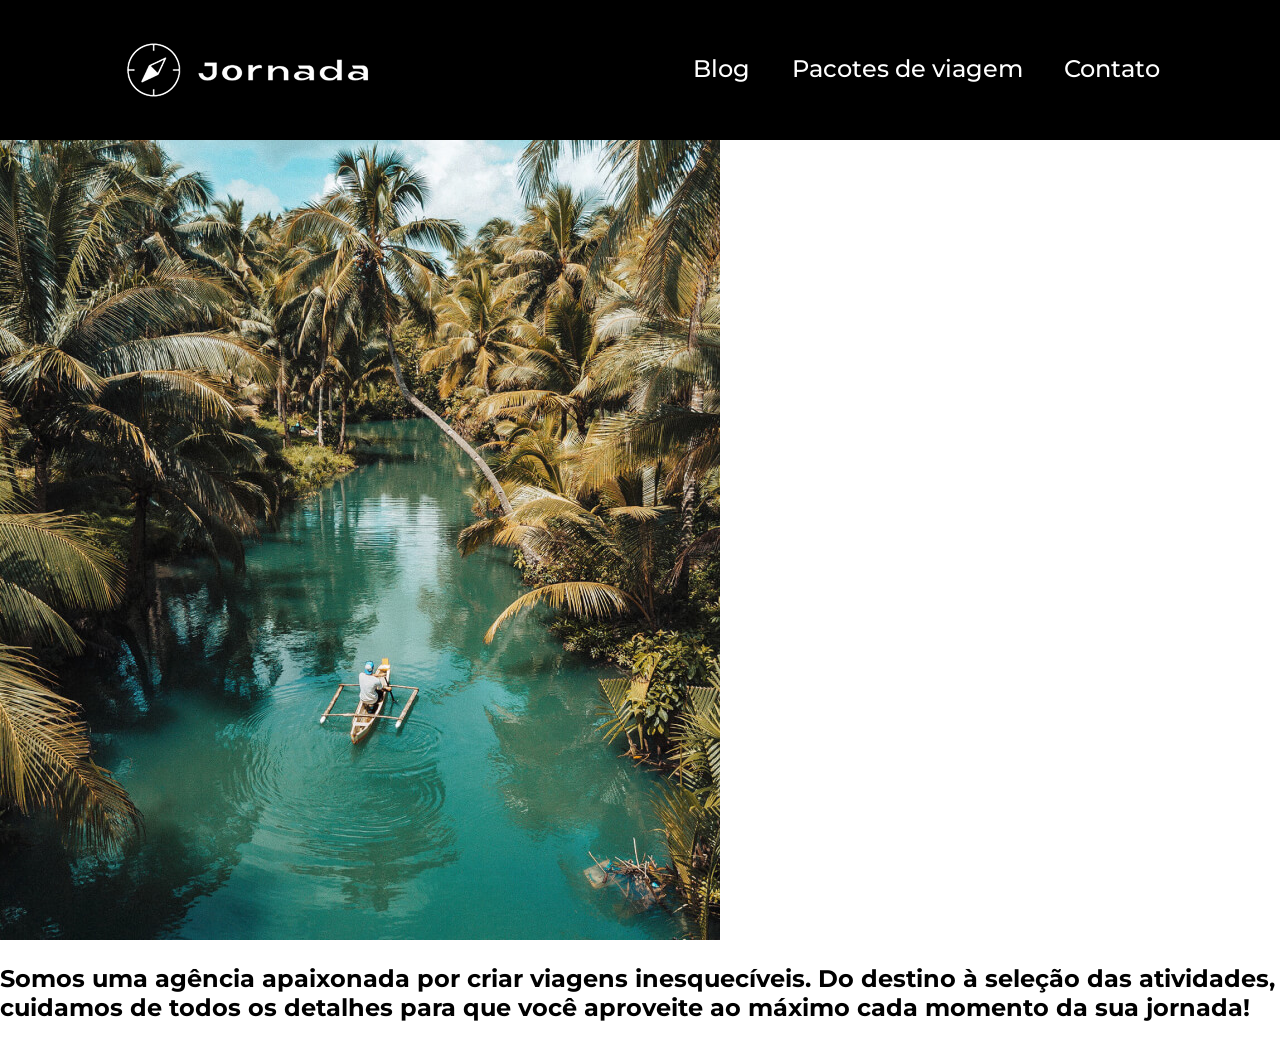
==== index.html @ 3e40dd44 "Inicia estrutura do hero" ====
<!doctype html>
<html lang="pt-BR">
  <head>
    <meta charset="UTF-8" />
    <meta name="viewport" content="width=device-width, initial-scale=1.0" />

    <link rel="stylesheet" href="./css/style.css" />

    <title>Jornada Viagens</title>
  </head>

  <body>
    <header>
      <a class="logo" href="index.html" title="voltar para a página inicial">
        <img
          class="img-mobile"
          src="img/bussola-jornada-branca.png"
          alt="Bussola do logo Jornada Viagens na cor branco"
        />

        <img
          class="img-desktop"
          src="img/bussola-texto-jornada-branco.png"
          alt="Logo Jornada Viagens na cor branco"
        />
      </a>

      <div class="navigation-menu">
        <label for="menu">
          <img src="img/menu.png" alt="menu" />
        </label>
        <input type="checkbox" id="menu" hidden />

        <nav>
          <ul class="list-links">
            <li>
              <a href="blog.html" target="_blank" title="Acessar Blog">Blog</a>
            </li>

            <li>
              <a
                href="pacotes.html"
                target="_blank"
                title="Acessar Pacotes de viagem"
                >Pacotes de viagem</a
              >
            </li>

            <li>
              <a href="contato.html" target="_blank" title="Acessar Contato"
                >Contato</a
              >
            </li>
          </ul>
        </nav>
      </div>
    </header>

    <section class="hero">
      <img src="img/hero.jpg" alt="" />

      <h2>Somos uma agência apaixonada por criar viagens inesquecíveis. Do destino à seleção das atividades, cuidamos de todos os detalhes para que você aproveite ao máximo cada momento da sua jornada!</h2>
    </section>
  </body>
</html>
---- css/style.css ----
@import url(global.css);
@import url(header.css);
@import url(hero.css);
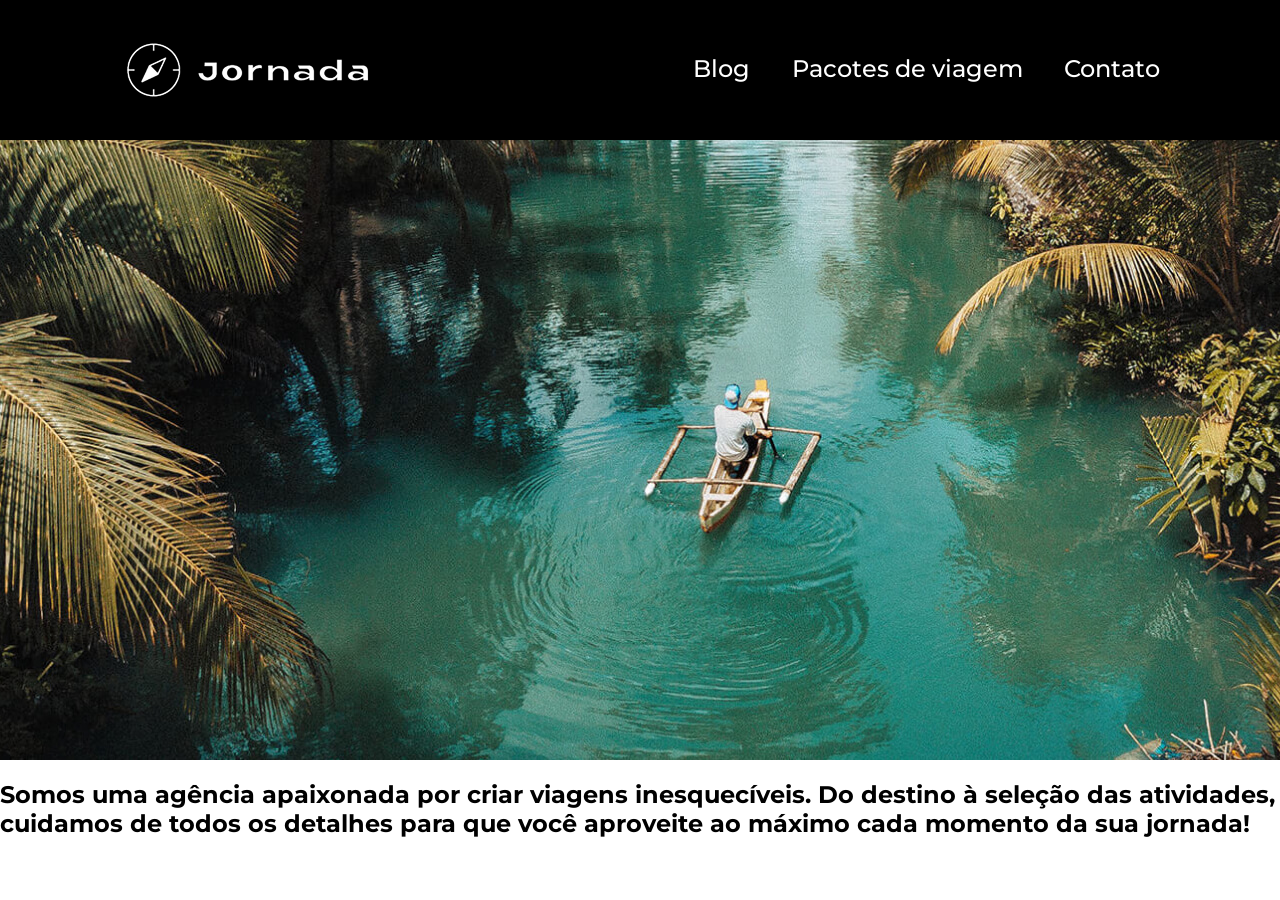
==== commit e3f3a5f2: "adiciona hero-tablet e desktop" ====
--- a/index.html
+++ b/index.html
@@ -57,7 +57,7 @@
     </header>
 
     <section class="hero">
-      <img src="img/hero.jpg" alt="" />
+      <div class="hero-img"></div>
 
       <h2>Somos uma agência apaixonada por criar viagens inesquecíveis. Do destino à seleção das atividades, cuidamos de todos os detalhes para que você aproveite ao máximo cada momento da sua jornada!</h2>
     </section>
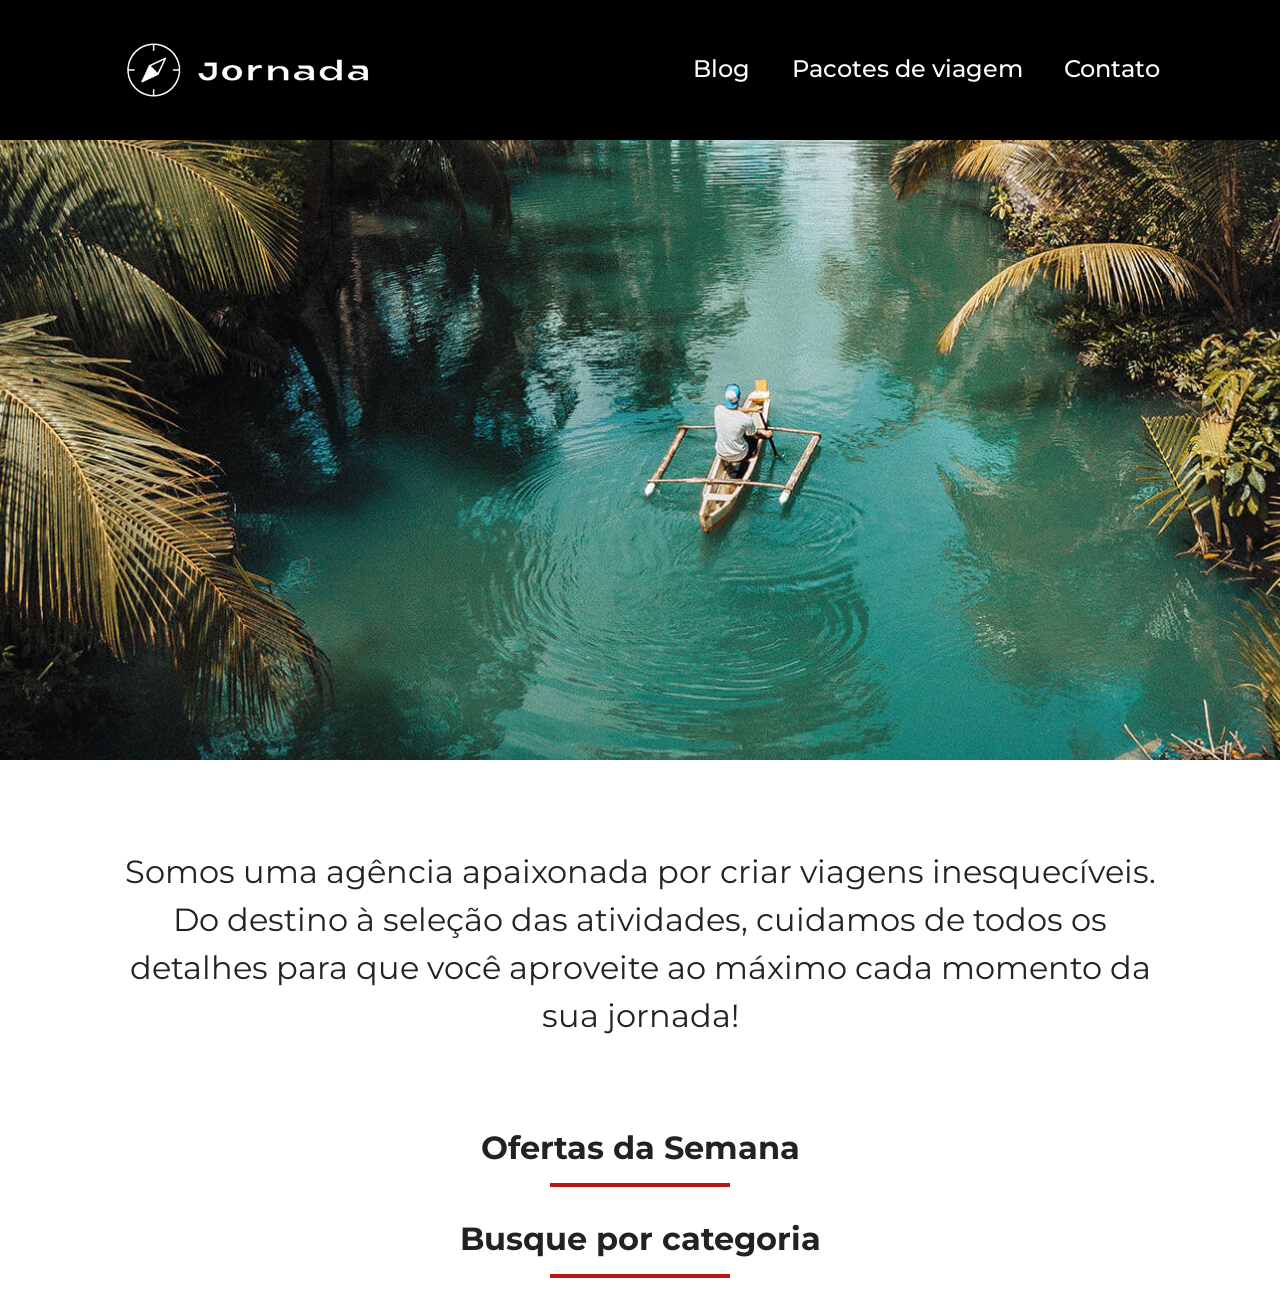
==== commit a41c4d54: "Adiciona titulo componentizado" ====
--- a/index.html
+++ b/index.html
@@ -61,5 +61,21 @@
 
       <h2>Somos uma agência apaixonada por criar viagens inesquecíveis. Do destino à seleção das atividades, cuidamos de todos os detalhes para que você aproveite ao máximo cada momento da sua jornada!</h2>
     </section>
+
+    <section class="offers">
+      <div class="section-title">
+        <h2>Ofertas da Semana</h2>
+
+        <hr />
+      </div>
+    </section>
+
+    <section class="categories">
+      <div class="section-title">
+        <h2>Busque por categoria</h2>
+
+        <hr />
+      </div>
+    </section>
   </body>
 </html>
--- a/css/style.css
+++ b/css/style.css
@@ -1,3 +1,4 @@
 @import url(global.css);
 @import url(header.css);
 @import url(hero.css);
+@import url(offers.css);
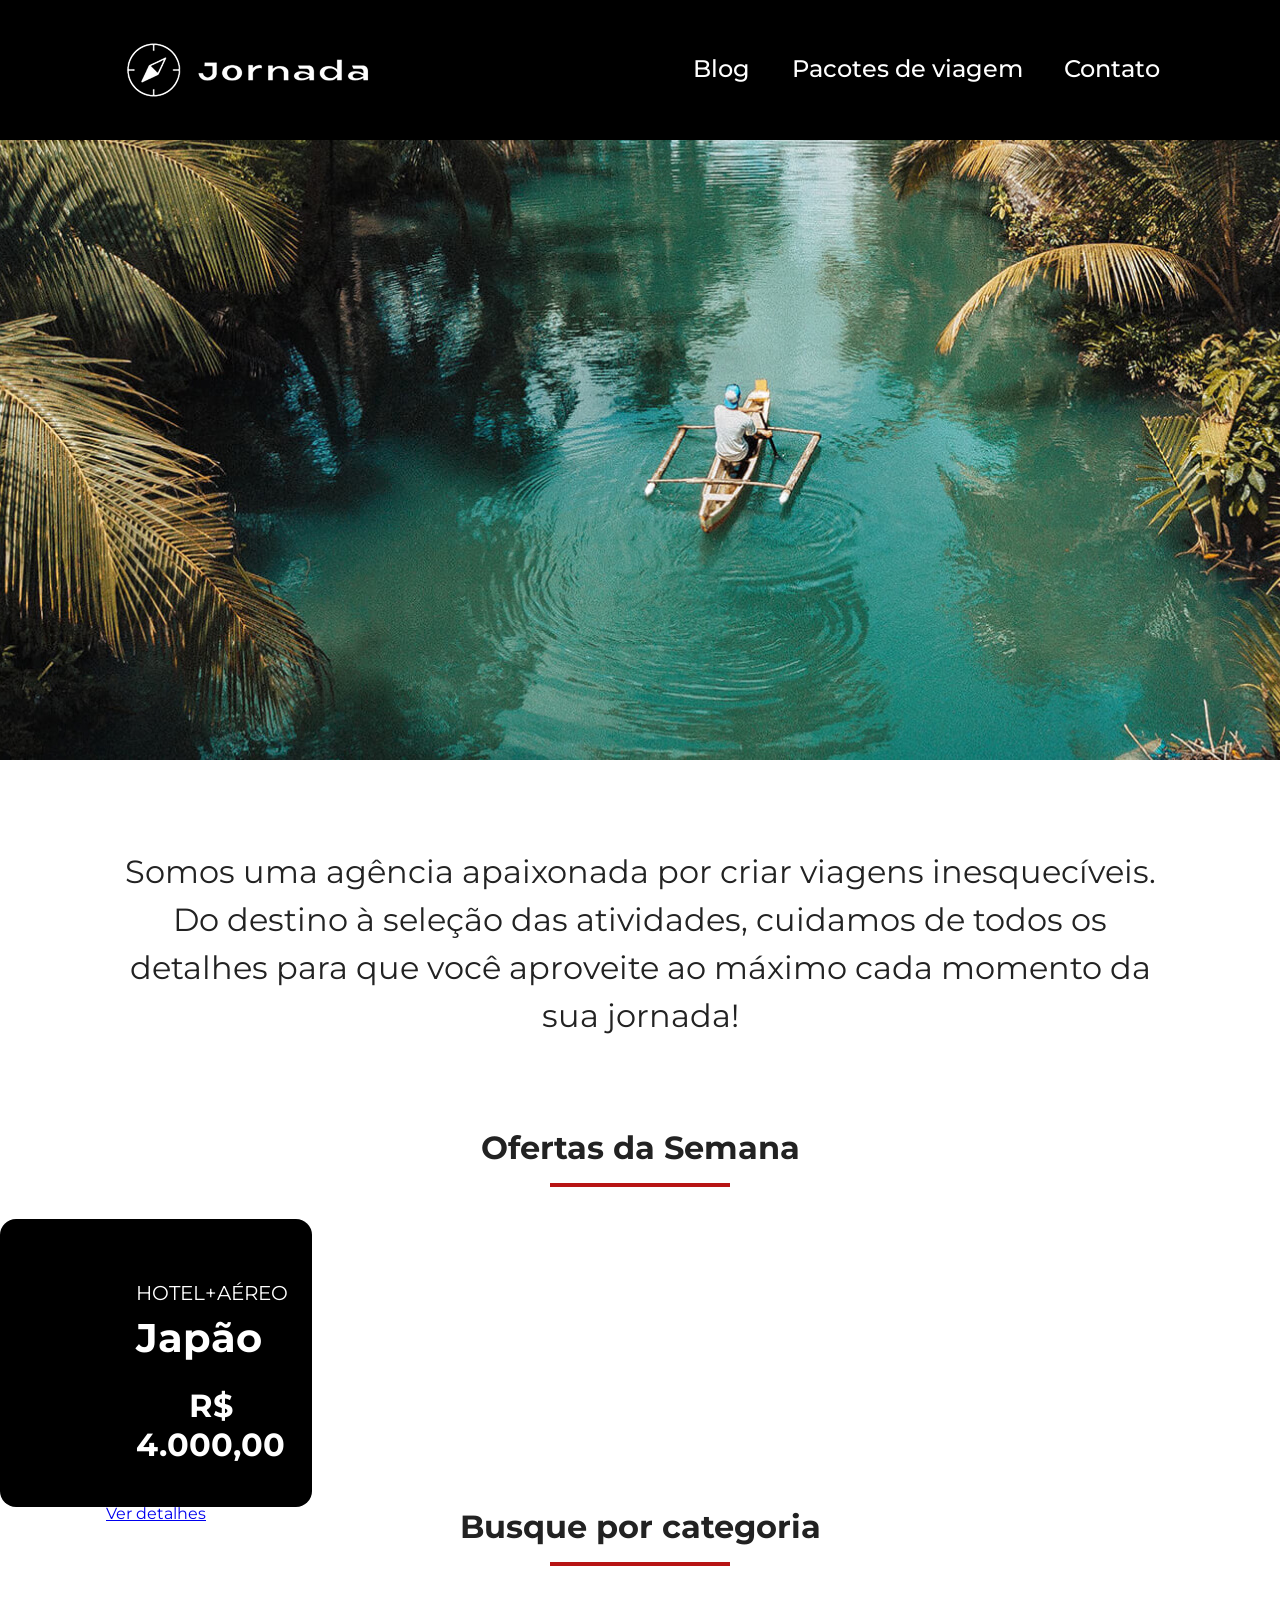
==== commit b36df740: "Cria estrutura do card de oferta" ====
--- a/index.html
+++ b/index.html
@@ -68,6 +68,19 @@
 
         <hr />
       </div>
+
+      <div class="offers-cards">
+        <article class="card">
+          <header>
+            <p>HOTEL+AÉREO</p>
+            <h3>Japão <br /><span>R$ 4.000,00</span></h3>
+          </header>
+
+          <footer>
+            <a href="#" class="button">Ver detalhes</a>
+          </footer>
+        </article>
+      </div>
     </section>
 
     <section class="categories">
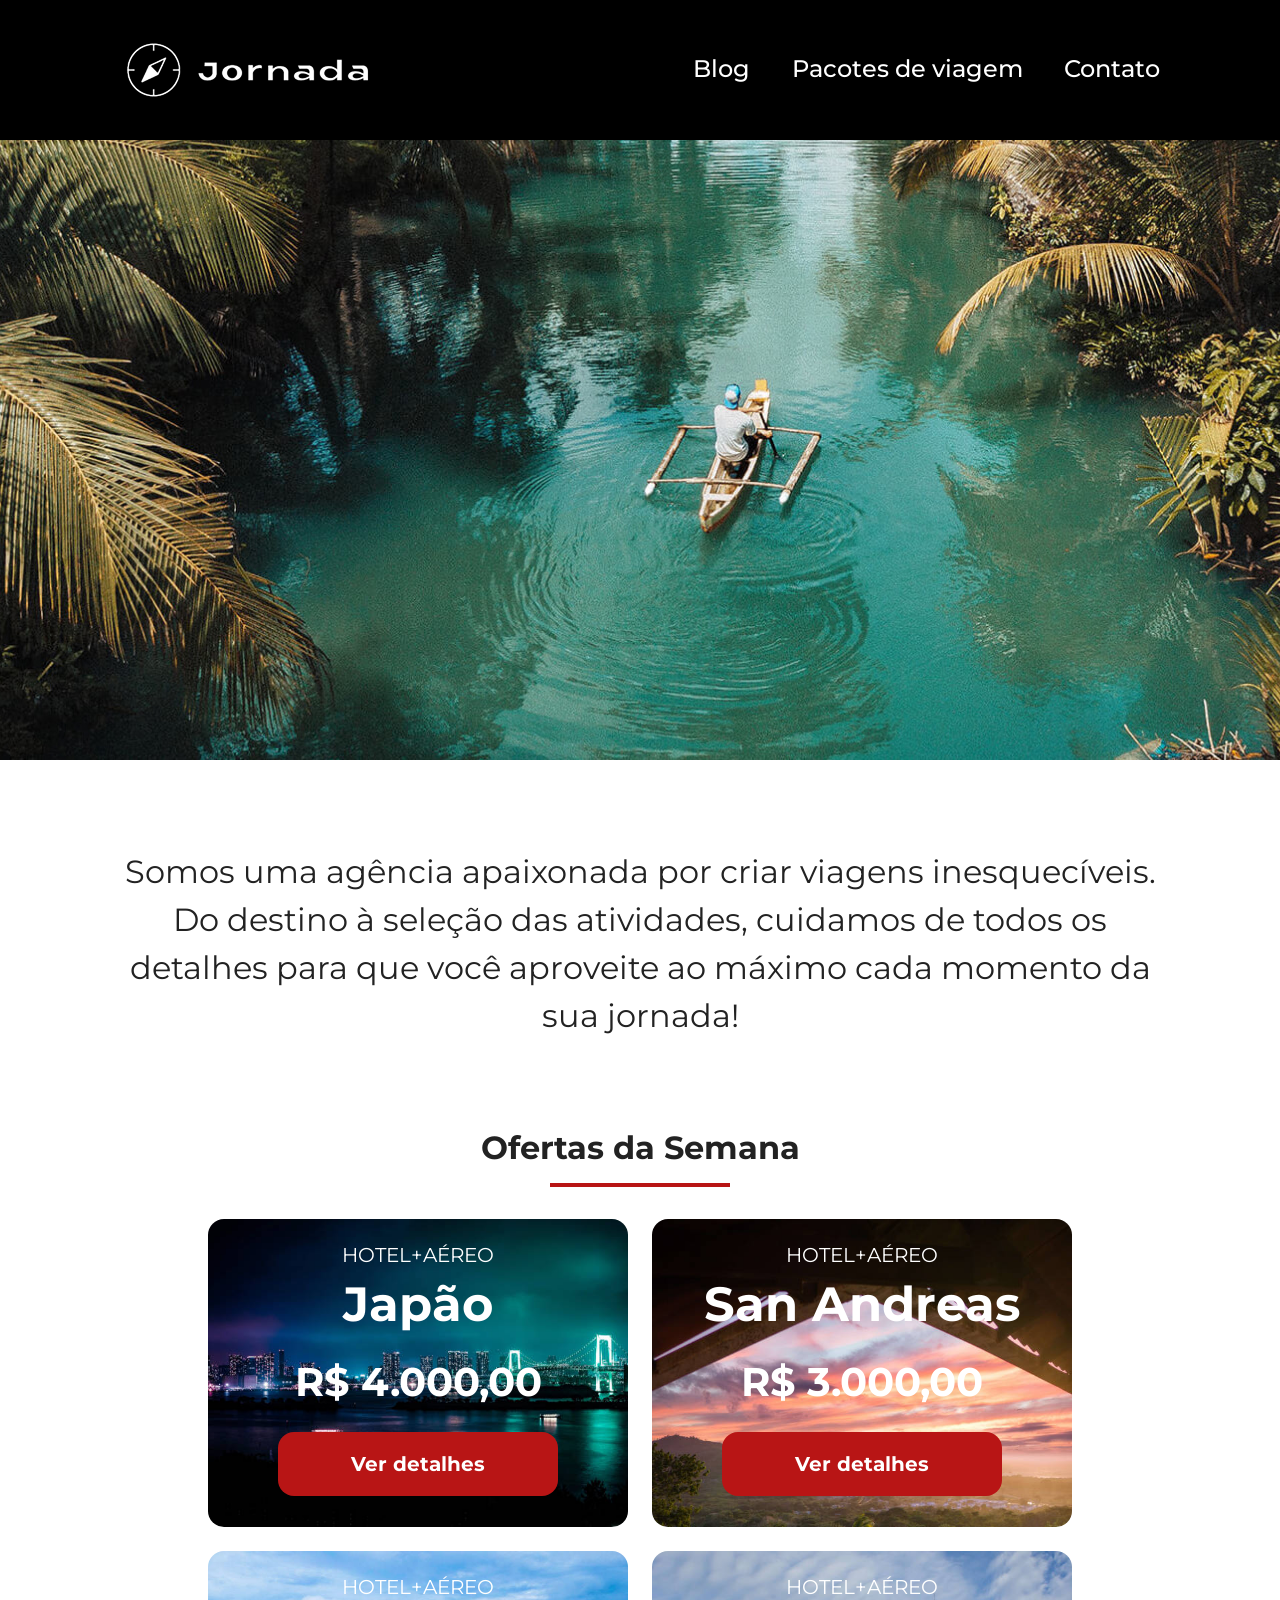
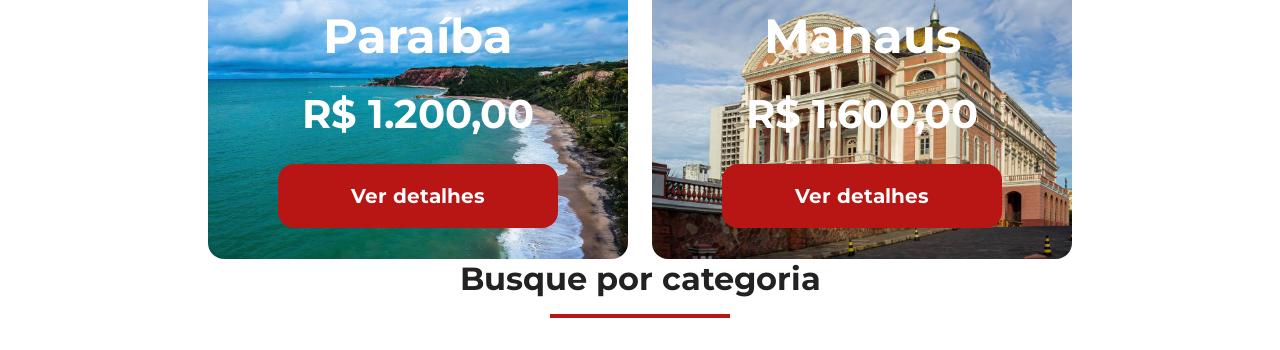
==== commit 3763ca71: "Finaliza sessao de ofertas" ====
--- a/index.html
+++ b/index.html
@@ -59,7 +59,11 @@
     <section class="hero">
       <div class="hero-img"></div>
 
-      <h2>Somos uma agência apaixonada por criar viagens inesquecíveis. Do destino à seleção das atividades, cuidamos de todos os detalhes para que você aproveite ao máximo cada momento da sua jornada!</h2>
+      <h2>
+        Somos uma agência apaixonada por criar viagens inesquecíveis. Do destino
+        à seleção das atividades, cuidamos de todos os detalhes para que você
+        aproveite ao máximo cada momento da sua jornada!
+      </h2>
     </section>
 
     <section class="offers">
@@ -70,10 +74,43 @@
       </div>
 
       <div class="offers-cards">
-        <article class="card">
+        <article class="card japao">
           <header>
             <p>HOTEL+AÉREO</p>
             <h3>Japão <br /><span>R$ 4.000,00</span></h3>
+          </header>
+
+          <footer>
+            <a href="#" class="button">Ver detalhes</a>
+          </footer>
+        </article>
+
+        <article class="card san-andreas">
+          <header>
+            <p>HOTEL+AÉREO</p>
+            <h3>San Andreas <br /><span>R$ 3.000,00</span></h3>
+          </header>
+
+          <footer>
+            <a href="#" class="button">Ver detalhes</a>
+          </footer>
+        </article>
+
+        <article class="card paraiba">
+          <header>
+            <p>HOTEL+AÉREO</p>
+            <h3>Paraíba <br /><span>R$ 1.200,00</span></h3>
+          </header>
+
+          <footer>
+            <a href="#" class="button">Ver detalhes</a>
+          </footer>
+        </article>
+
+        <article class="card manaus">
+          <header>
+            <p>HOTEL+AÉREO</p>
+            <h3>Manaus <br /><span>R$ 1.600,00</span></h3>
           </header>
 
           <footer>
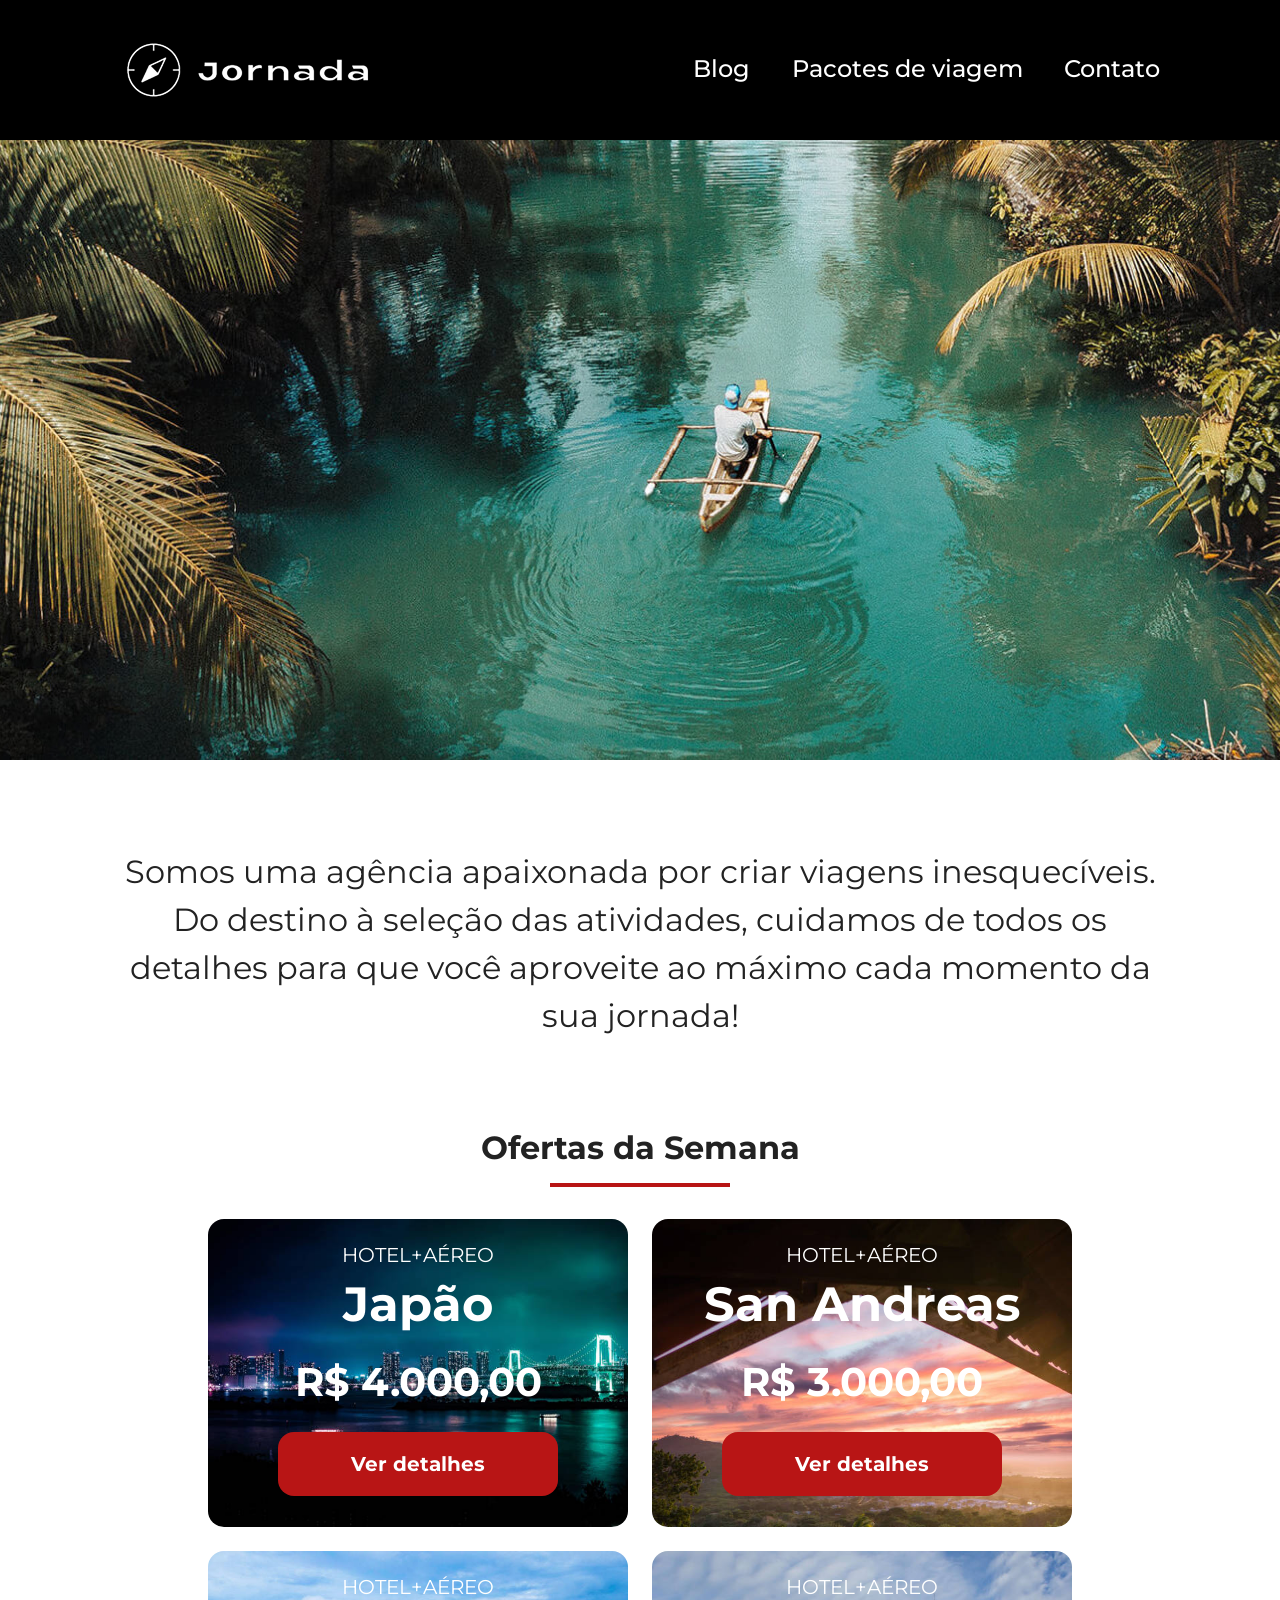
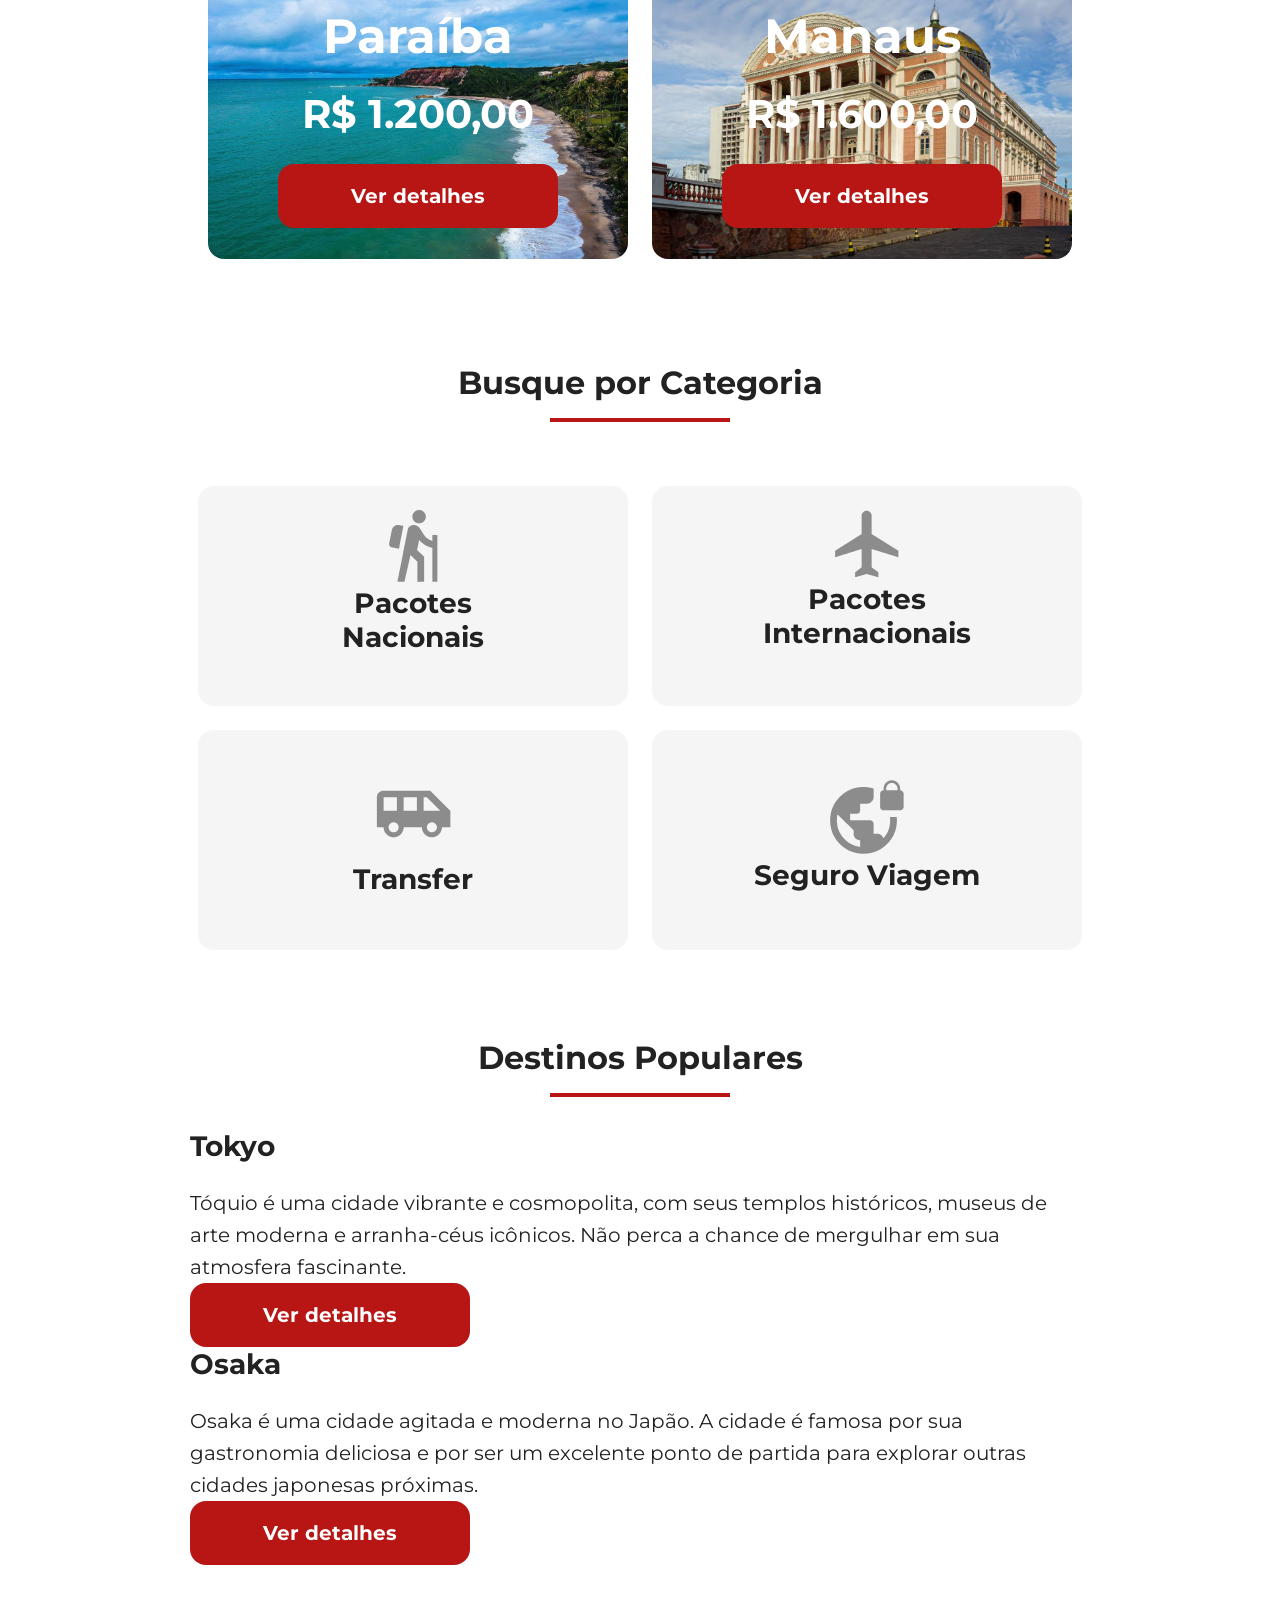
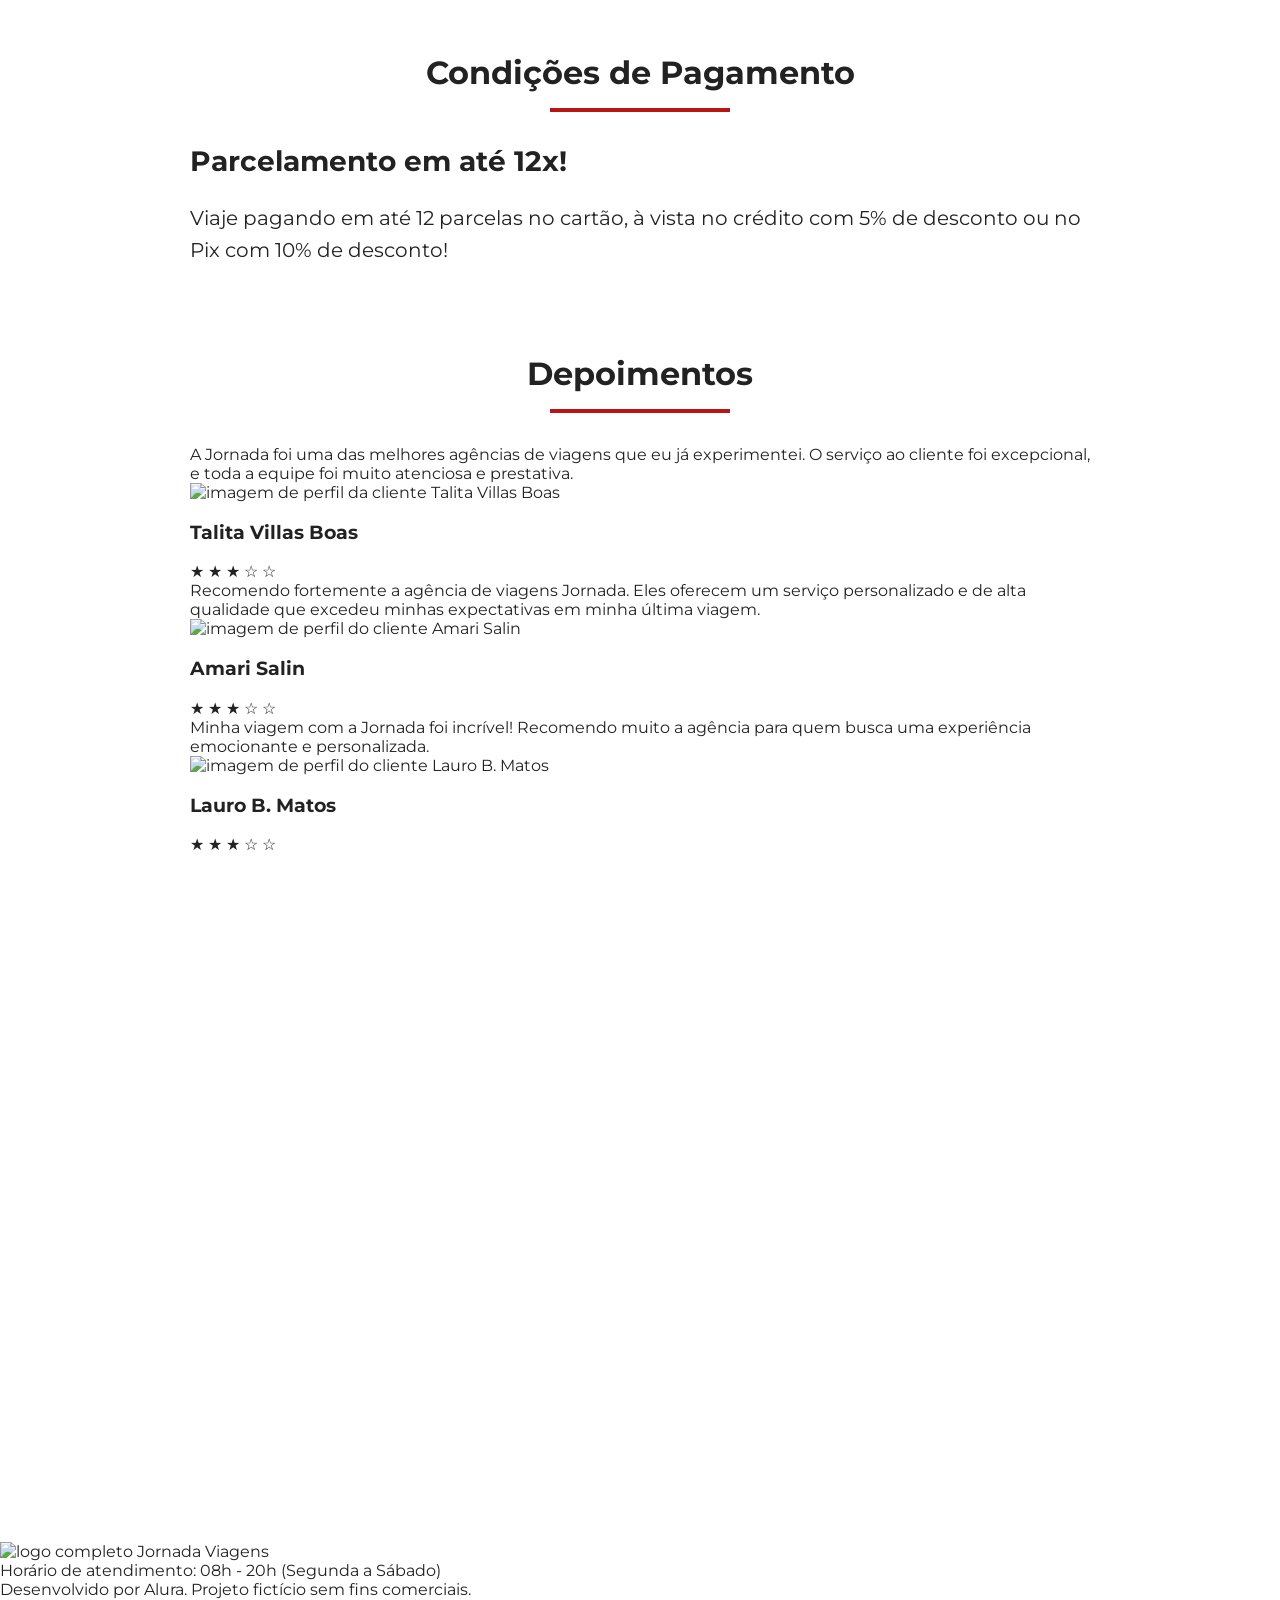
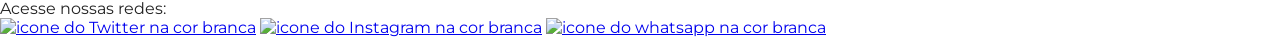
==== commit 9071f888: "Desafio de categoria" ====
--- a/index.html
+++ b/index.html
@@ -3,25 +3,45 @@
   <head>
     <meta charset="UTF-8" />
     <meta name="viewport" content="width=device-width, initial-scale=1.0" />
-
+    <meta
+      name="description"
+      content="Jornada Viagens,uma agência apaixonada por criar viagens inesquecíveis"
+    />
+
+    <meta name="og:title" content="Jornada Viagens" />
+    <meta
+      name="og:description"
+      content="Jornada Viagens,uma agência apaixonada por criar viagens inesquecíveis"
+    />
+    <meta
+      name="og:image"
+      content="https://danicastilho.github.io/jornada-viagens/img/logo-footer.png"
+    />
+    <meta name="og:type" content="website" />
+    <meta
+      name="og:url"
+      content="https://danicastilho.github.io/jornada-viagens"
+    />
+
+    <link rel="icon" href="favico.svg" type="xml/svg" />
     <link rel="stylesheet" href="./css/style.css" />
 
     <title>Jornada Viagens</title>
   </head>
 
   <body>
-    <header>
+    <header class="main-header">
       <a class="logo" href="index.html" title="voltar para a página inicial">
         <img
           class="img-mobile"
-          src="img/bussola-jornada-branca.png"
-          alt="Bussola do logo Jornada Viagens na cor branco"
+          src="img/bussola-jornada-branco.png"
+          alt="Bussola do logo Jornada Viagens na cor branca"
         />
 
         <img
           class="img-desktop"
           src="img/bussola-texto-jornada-branco.png"
-          alt="Logo Jornada Viagens na cor branco"
+          alt="Logo Jornada Viagens na cor branca"
         />
       </a>
 
@@ -29,6 +49,7 @@
         <label for="menu">
           <img src="img/menu.png" alt="menu" />
         </label>
+
         <input type="checkbox" id="menu" hidden />
 
         <nav>
@@ -39,7 +60,7 @@
 
             <li>
               <a
-                href="pacotes.html"
+                href="pacotes-de-viagens.html"
                 target="_blank"
                 title="Acessar Pacotes de viagem"
                 >Pacotes de viagem</a
@@ -77,7 +98,11 @@
         <article class="card japao">
           <header>
             <p>HOTEL+AÉREO</p>
-            <h3>Japão <br /><span>R$ 4.000,00</span></h3>
+
+            <h3>
+              Japão <br />
+              <span>R$ 4.000,00</span>
+            </h3>
           </header>
 
           <footer>
@@ -88,7 +113,11 @@
         <article class="card san-andreas">
           <header>
             <p>HOTEL+AÉREO</p>
-            <h3>San Andreas <br /><span>R$ 3.000,00</span></h3>
+
+            <h3>
+              San Andreas <br />
+              <span>R$ 3.000,00</span>
+            </h3>
           </header>
 
           <footer>
@@ -99,7 +128,11 @@
         <article class="card paraiba">
           <header>
             <p>HOTEL+AÉREO</p>
-            <h3>Paraíba <br /><span>R$ 1.200,00</span></h3>
+
+            <h3>
+              Paraíba <br />
+              <span>R$ 1.200,00</span>
+            </h3>
           </header>
 
           <footer>
@@ -110,7 +143,11 @@
         <article class="card manaus">
           <header>
             <p>HOTEL+AÉREO</p>
-            <h3>Manaus <br /><span>R$ 1.600,00</span></h3>
+
+            <h3>
+              Manaus <br />
+              <span>R$ 1.600,00</span>
+            </h3>
           </header>
 
           <footer>
@@ -122,10 +159,292 @@
 
     <section class="categories">
       <div class="section-title">
-        <h2>Busque por categoria</h2>
+        <h2>Busque por Categoria</h2>
 
         <hr />
       </div>
-    </section>
+
+      <div class="categories-cards">
+        <a
+          class="card"
+          href="#"
+          target="_blank"
+          title="Busque pela categoria Pacotes Nacionais"
+        >
+          <img
+            src="img/icone-caminhada.png"
+            alt="ícone cinza representando uma pessoa fazendo tracking"
+          />
+
+          <h3 class="content-title">
+            Pacotes<br />
+            Nacionais
+          </h3>
+        </a>
+
+        <a
+          class="card"
+          href="#"
+          target="_blank"
+          title="Busque pela categoria Pacotes Internacionais"
+        >
+          <img
+            src="img/icone-aviao.png"
+            alt="ícone cinza representando um avião"
+          />
+
+          <h3 class="content-title">
+            Pacotes <br />
+            Internacionais
+          </h3>
+        </a>
+
+        <a
+          class="card single-line transfer"
+          href="#"
+          target="_blank"
+          title="Busque pela categoria Transfer"
+        >
+          <img
+            src="img/icone-onibus.png"
+            alt="ícone cinza representando um ônibus"
+          />
+
+          <h3 class="content-title">Transfer</h3>
+        </a>
+
+        <a
+          class="card single-line"
+          href="#"
+          target="_blank"
+          title="Busque pela categoria Seguro Viagem"
+        >
+          <img
+            src="img/icone-planeta.png"
+            alt="ícone cinza representando o planeta terra com um cadeado"
+          />
+
+          <h3 class="content-title">Seguro Viagem</h3>
+        </a>
+      </div>
+    </section>
+
+    <section class="destinations">
+      <div class="section-title">
+        <h2>Destinos Populares</h2>
+
+        <hr />
+      </div>
+
+      <div class="destination-items">
+        <article class="item tokyo">
+          <header>
+            <div class="img-item"></div>
+
+            <h3 class="content-title">Tokyo</h3>
+          </header>
+
+          <p class="content-text">
+            Tóquio é uma cidade vibrante e cosmopolita, com seus templos
+            históricos, museus de arte moderna e arranha-céus icônicos. Não
+            perca a chance de mergulhar em sua atmosfera fascinante.
+          </p>
+
+          <footer>
+            <a
+              href="#"
+              class="button"
+              target="_blank"
+              title="Veja mais detalhes do destino Tokyo"
+              >Ver detalhes</a
+            >
+          </footer>
+        </article>
+
+        <article class="item osaka">
+          <header>
+            <div class="img-item"></div>
+
+            <h3 class="content-title">Osaka</h3>
+          </header>
+
+          <p class="content-text">
+            Osaka é uma cidade agitada e moderna no Japão. A cidade é famosa
+            por sua gastronomia deliciosa e por ser um excelente ponto de
+            partida para explorar outras cidades japonesas próximas.
+          </p>
+
+          <footer>
+            <a
+              href="#"
+              class="button"
+              target="_blank"
+              title="Veja mais detalhes do destino Osaka"
+              >Ver detalhes</a
+            >
+          </footer>
+        </article>
+      </div>
+    </section>
+
+    <section class="payments">
+      <div class="section-title">
+        <h2>Condições de Pagamento</h2>
+
+        <hr />
+      </div>
+
+      <div class="content-container">
+        <div class="text-content">
+          <h3 class="content-title">Parcelamento em até 12x!</h3>
+
+          <p class="content-text">
+            Viaje pagando em até 12 parcelas no cartão, à vista no crédito com
+            5% de desconto ou no Pix com 10% de desconto!
+          </p>
+        </div>
+
+        <div class="image-gallery">
+          <div class="image first"></div>
+          <div class="image second"></div>
+          <div class="image thirdy colspan-2"></div>
+        </div>
+      </div>
+    </section>
+
+    <section class="testimonials">
+      <div class="section-title">
+        <h2>Depoimentos</h2>
+
+        <hr />
+      </div>
+
+      <div class="testimonial-container">
+        <article>
+          <header>
+            <p>
+              A Jornada foi uma das melhores agências de viagens que eu já
+              experimentei. O serviço ao cliente foi excepcional, e toda a
+              equipe foi muito atenciosa e prestativa.
+            </p>
+          </header>
+
+          <footer>
+            <img
+              src="img/avatar-talita.png"
+              alt="imagem de perfil da cliente Talita Villas Boas"
+            />
+
+            <div class="profile-content">
+              <h3>Talita Villas Boas</h3>
+
+              <div class="rating">
+                <span class="star">★</span>
+                <span class="star">★</span>
+                <span class="star">★</span>
+                <span class="star">☆</span>
+                <span class="star">☆</span>
+              </div>
+            </div>
+          </footer>
+        </article>
+
+        <article>
+          <header>
+            <p>
+              Recomendo fortemente a agência de viagens Jornada. Eles oferecem
+              um serviço personalizado e de alta qualidade que excedeu minhas
+              expectativas em minha última viagem.
+            </p>
+          </header>
+
+          <footer>
+            <img
+              src="img/avatar-amari.png"
+              alt="imagem de perfil do cliente Amari Salin"
+            />
+
+            <div class="profile-content">
+              <h3>Amari Salin</h3>
+
+              <div class="rating">
+                <span class="star">★</span>
+                <span class="star">★</span>
+                <span class="star">★</span>
+                <span class="star">☆</span>
+                <span class="star">☆</span>
+              </div>
+            </div>
+          </footer>
+        </article>
+
+        <article>
+          <header>
+            <p>
+              Minha viagem com a Jornada foi incrível! Recomendo muito a agência
+              para quem busca uma experiência emocionante e personalizada.
+            </p>
+          </header>
+
+          <footer>
+            <img
+              src="img/avatar-lauro.png"
+              alt="imagem de perfil do cliente Lauro B. Matos"
+            />
+
+            <div class="profile-content">
+              <h3>Lauro B. Matos</h3>
+
+              <div class="rating">
+                <span class="star">★</span>
+                <span class="star">★</span>
+                <span class="star">★</span>
+                <span class="star">☆</span>
+                <span class="star">☆</span>
+              </div>
+            </div>
+          </footer>
+        </article>
+      </div>
+    </section>
+
+    <section class="bottom-hero">
+      <div class="hero-img"></div>
+    </section>
+
+    <footer class="main-footer">
+      <div class="footer-content">
+        <img src="img/logo-footer.png" alt="logo completo Jornada Viagens" />
+
+        <p>Horário de atendimento: 08h - 20h (Segunda a Sábado)</p>
+
+        <p>Desenvolvido por Alura. Projeto fictício sem fins comerciais.</p>
+      </div>
+
+      <div class="footer-social">
+        <p>Acesse nossas redes:</p>
+
+        <a href="#" target="_blank" title="Acesse o Twitter do Jornada Viagens"
+          ><img
+            src="img/icone-twitter.svg"
+            alt="icone do Twitter na cor branca"
+        /></a>
+
+        <a
+          href="#"
+          target="_blank"
+          title="Acesse o Instagram do Jornada Viagens"
+          ><img
+            src="img/icone-instagram.svg"
+            alt="icone do Instagram na cor branca"
+        /></a>
+
+        <a href="#" target="_blank" title="Entre em contato através do whatsapp"
+          ><img
+            src="img/icone-whatsapp.svg"
+            alt="icone do whatsapp na cor branca"
+        /></a>
+      </div>
+    </footer>
   </body>
 </html>
--- a/css/style.css
+++ b/css/style.css
@@ -2,3 +2,4 @@
 @import url(header.css);
 @import url(hero.css);
 @import url(offers.css);
+@import url(categories.css);
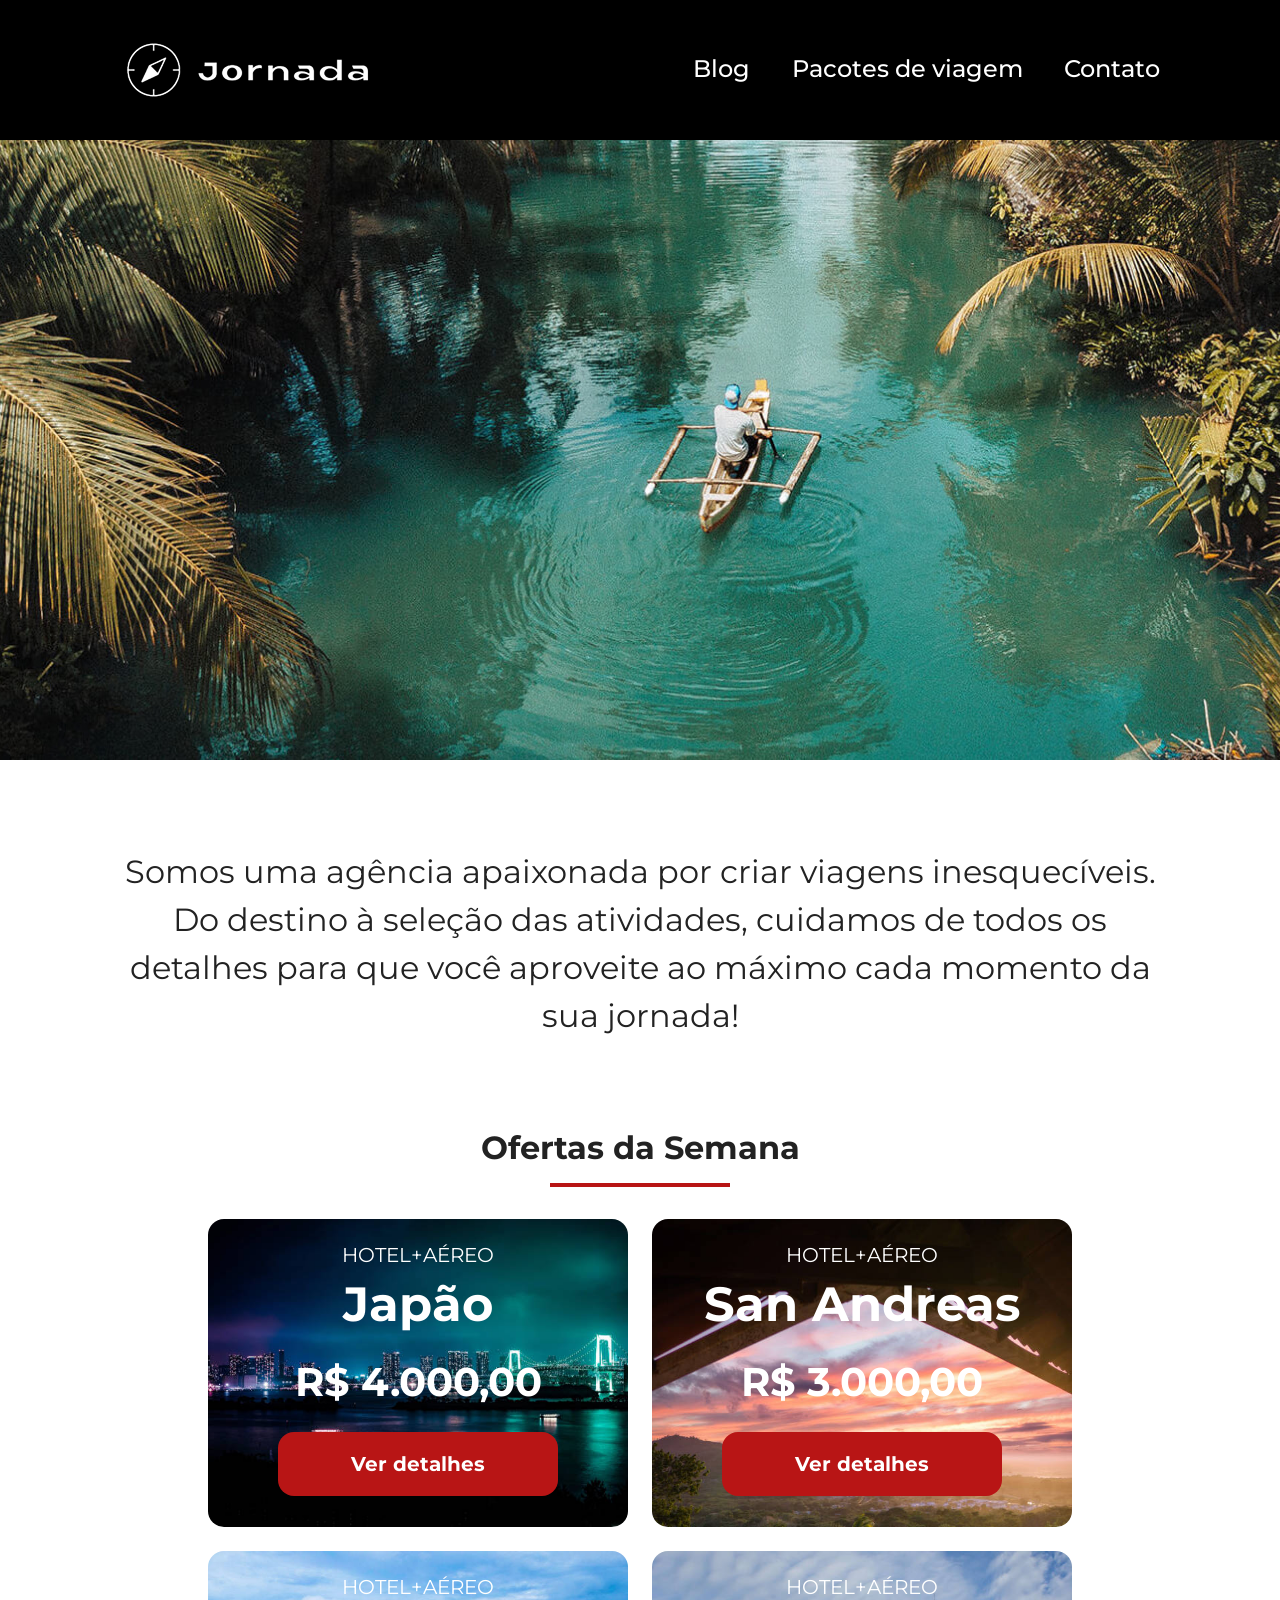
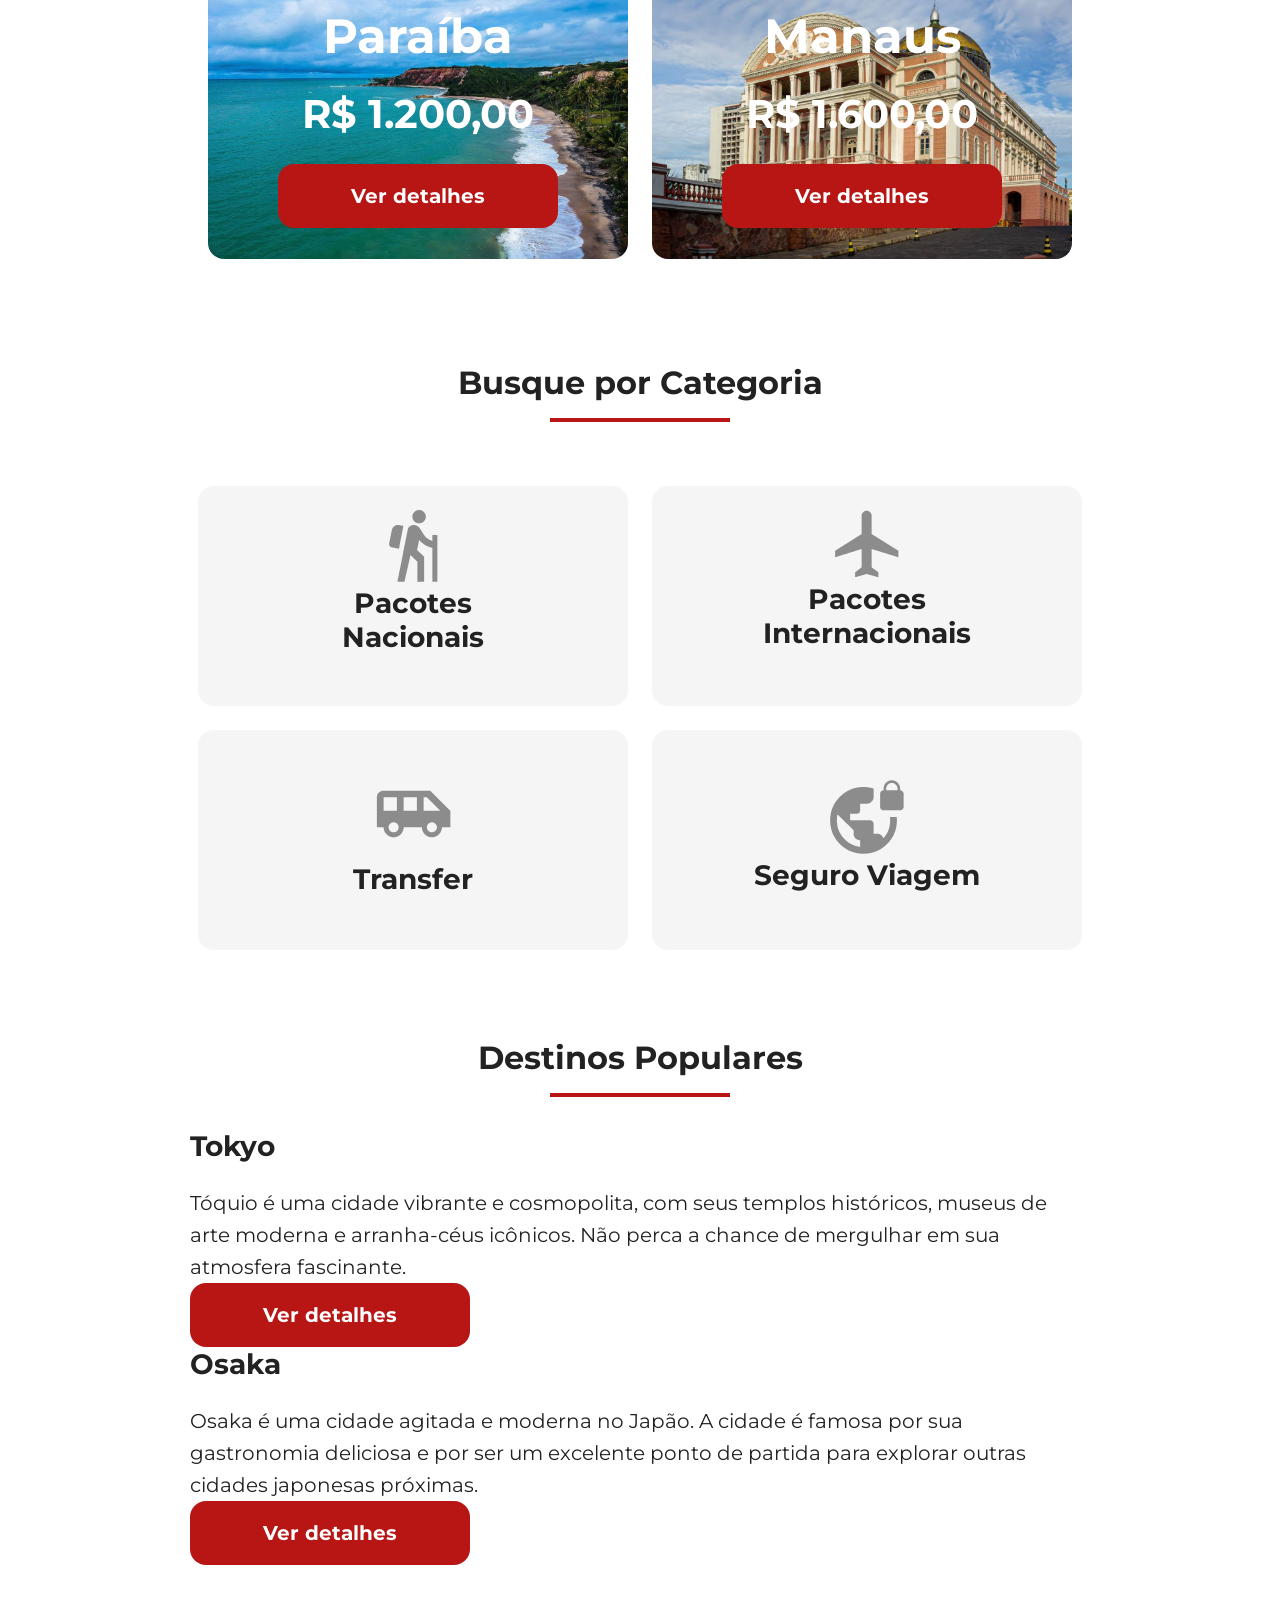
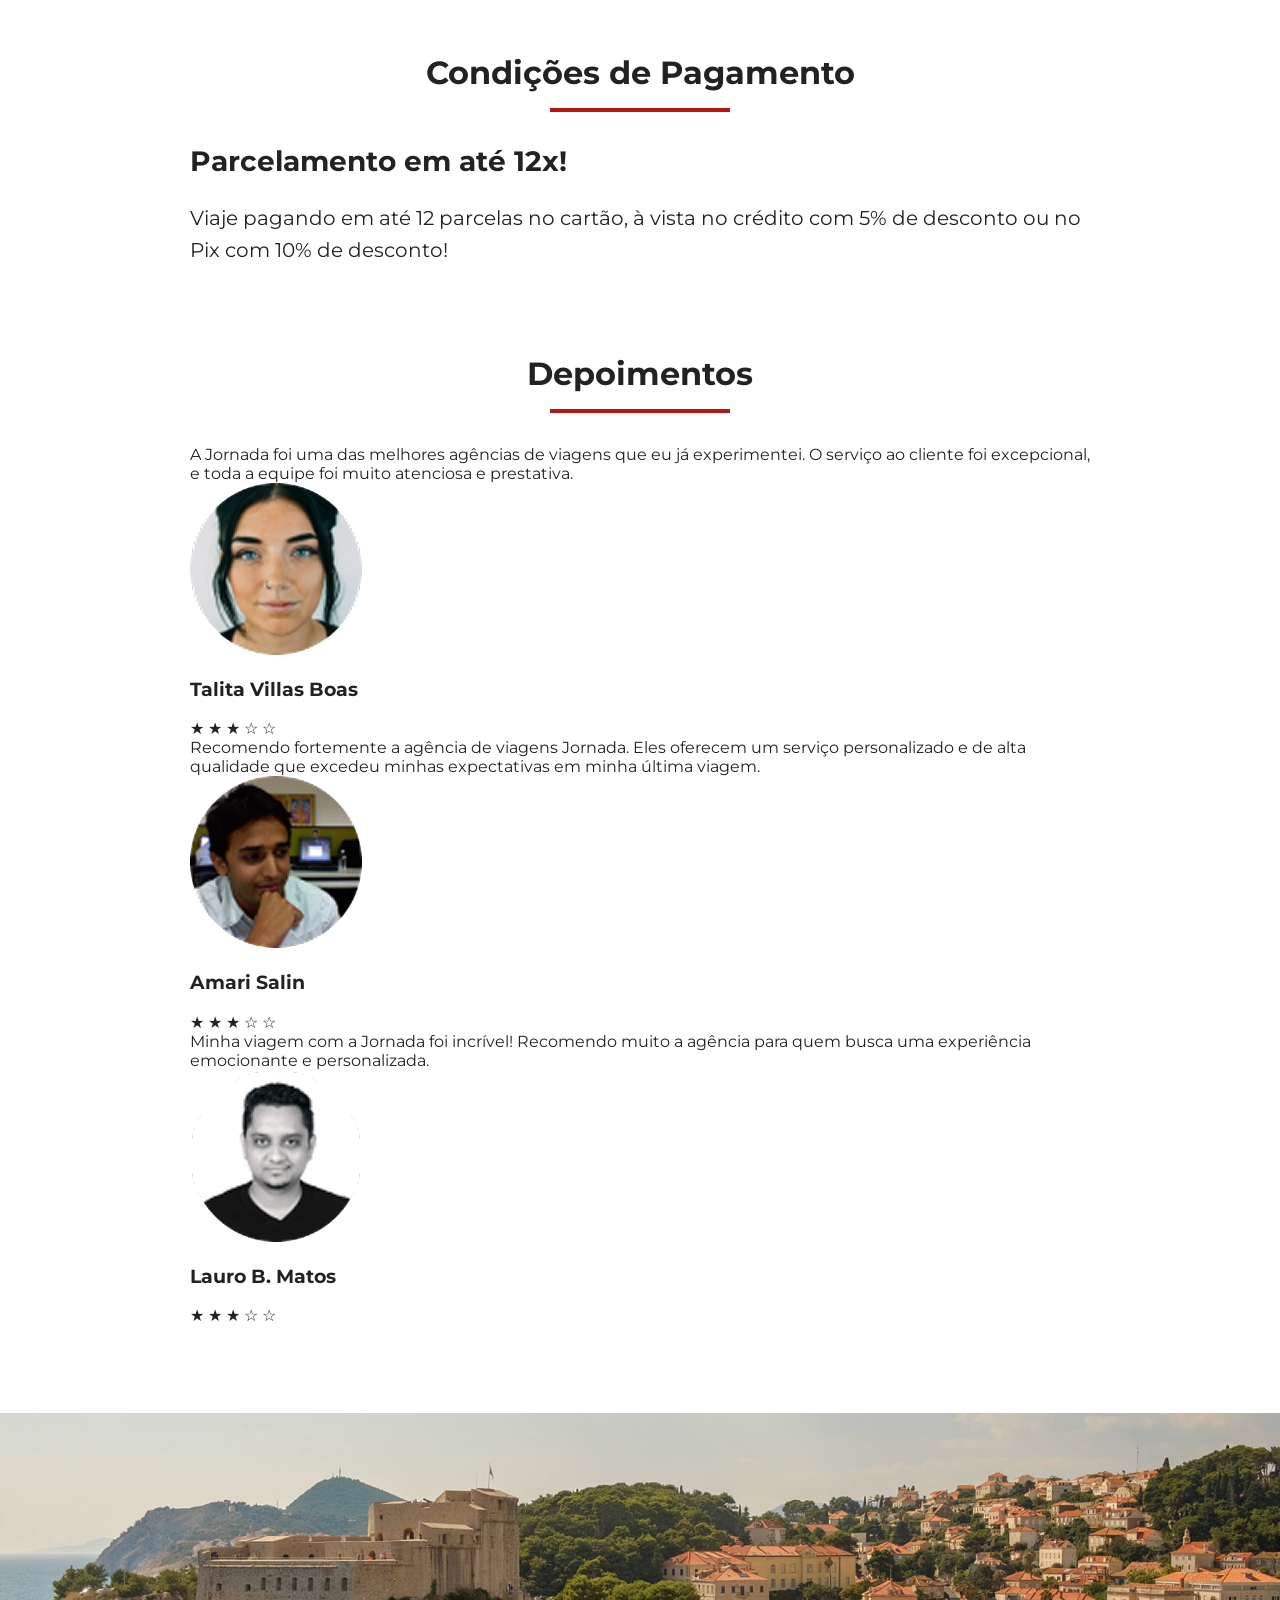
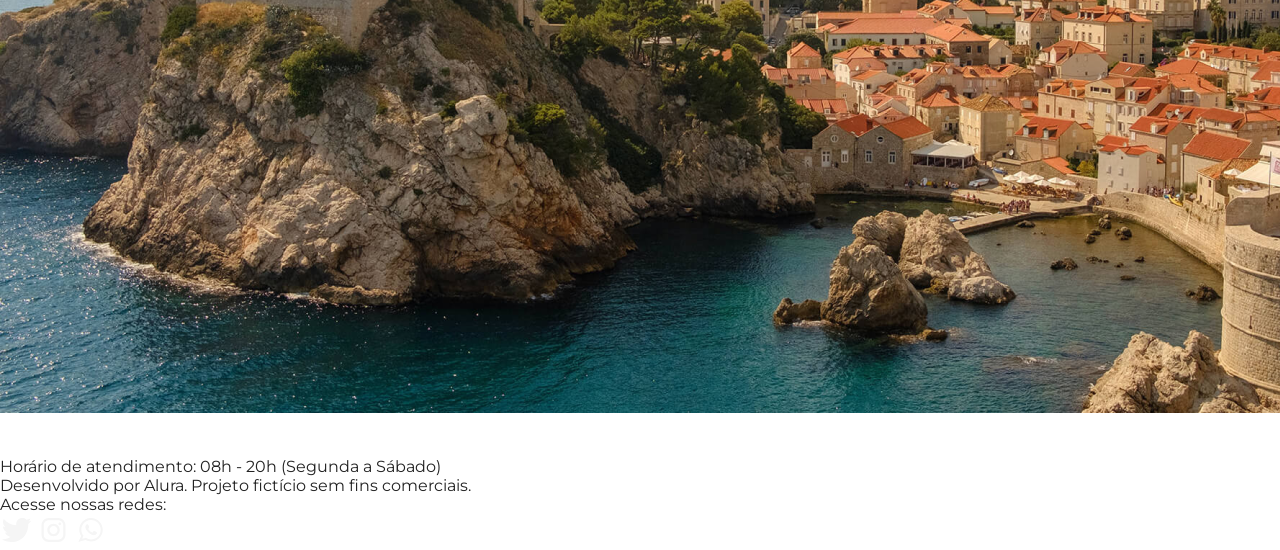
==== commit b395c1e0: "Cria a estrutura de destinos" ====
--- a/index.html
+++ b/index.html
@@ -34,7 +34,7 @@
       <a class="logo" href="index.html" title="voltar para a página inicial">
         <img
           class="img-mobile"
-          src="img/bussola-jornada-branco.png"
+          src="img/bussola-jornada-branca.png"
           alt="Bussola do logo Jornada Viagens na cor branca"
         />
 
@@ -269,9 +269,9 @@
           </header>
 
           <p class="content-text">
-            Osaka é uma cidade agitada e moderna no Japão. A cidade é famosa
-            por sua gastronomia deliciosa e por ser um excelente ponto de
-            partida para explorar outras cidades japonesas próximas.
+            Osaka é uma cidade agitada e moderna no Japão. A cidade é famosa por
+            sua gastronomia deliciosa e por ser um excelente ponto de partida
+            para explorar outras cidades japonesas próximas.
           </p>
 
           <footer>
--- a/css/style.css
+++ b/css/style.css
@@ -3,3 +3,4 @@
 @import url(hero.css);
 @import url(offers.css);
 @import url(categories.css);
+@import url(destinations.css);
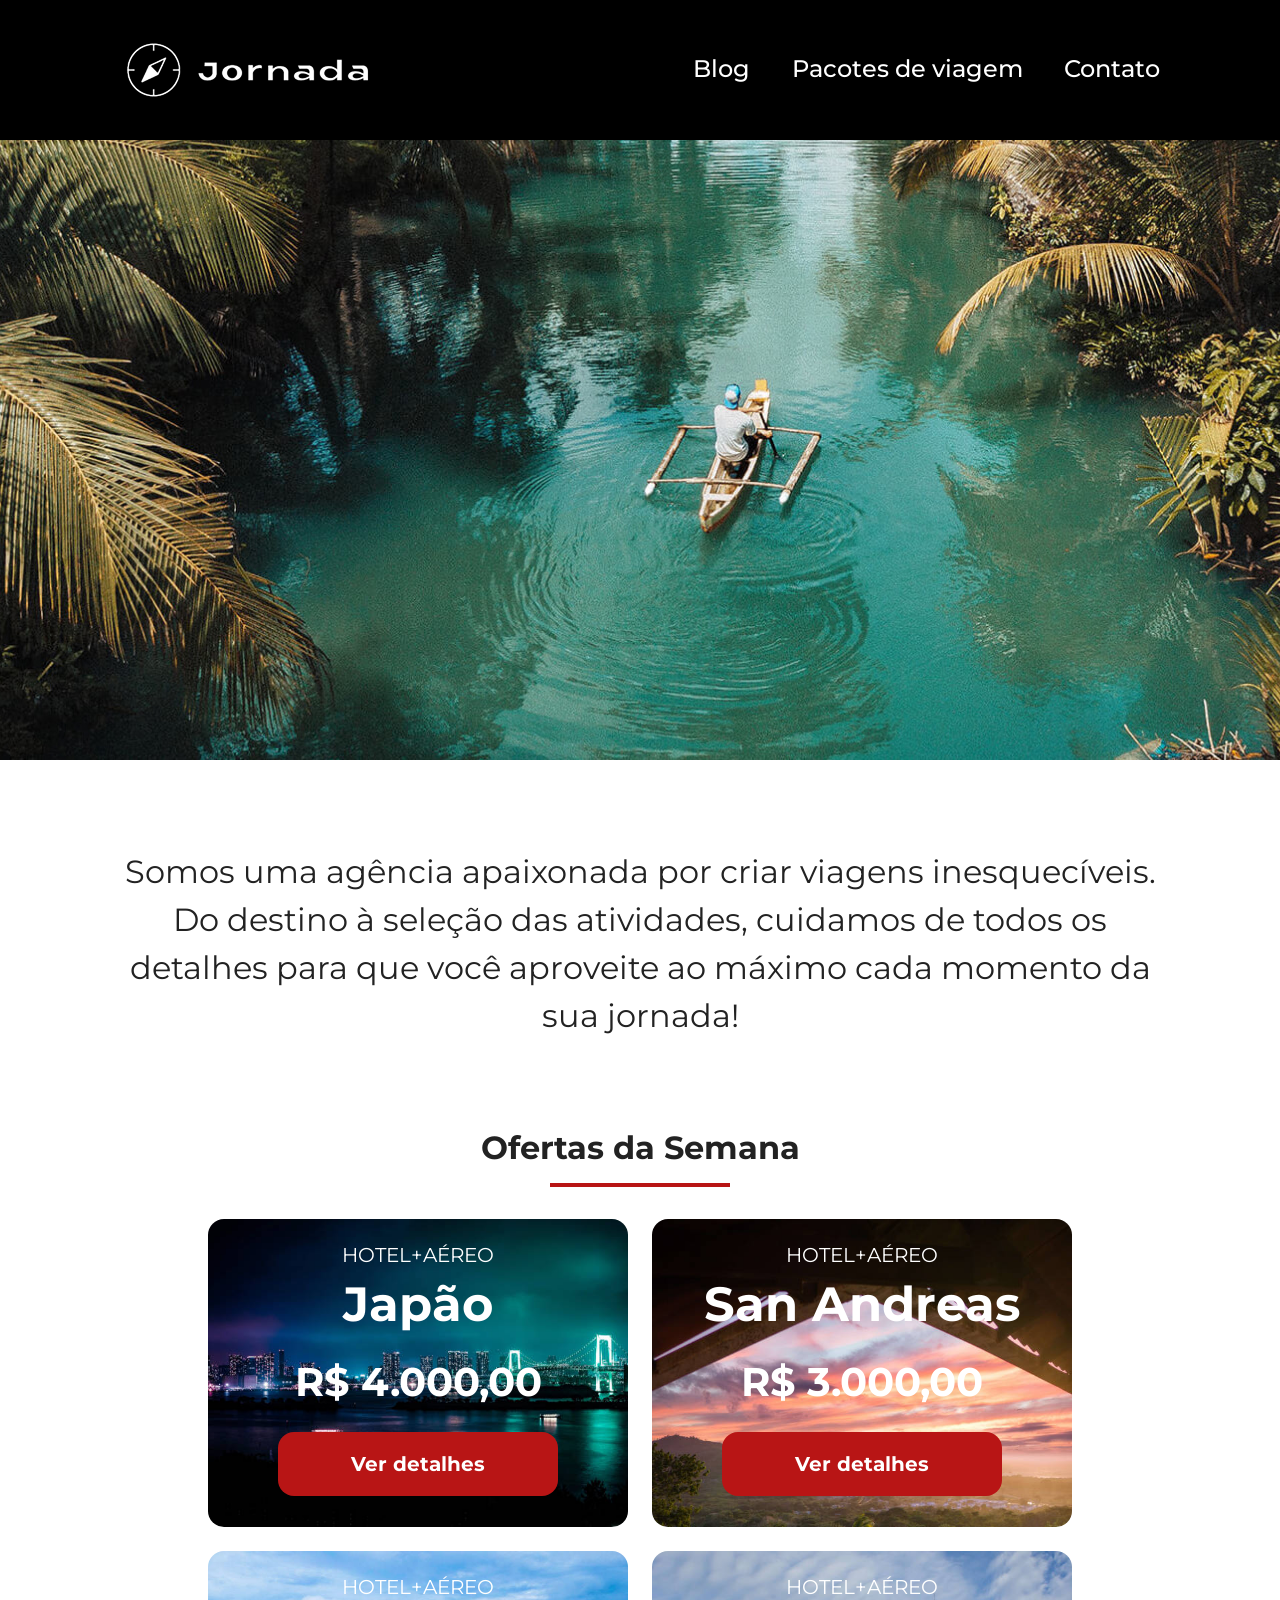
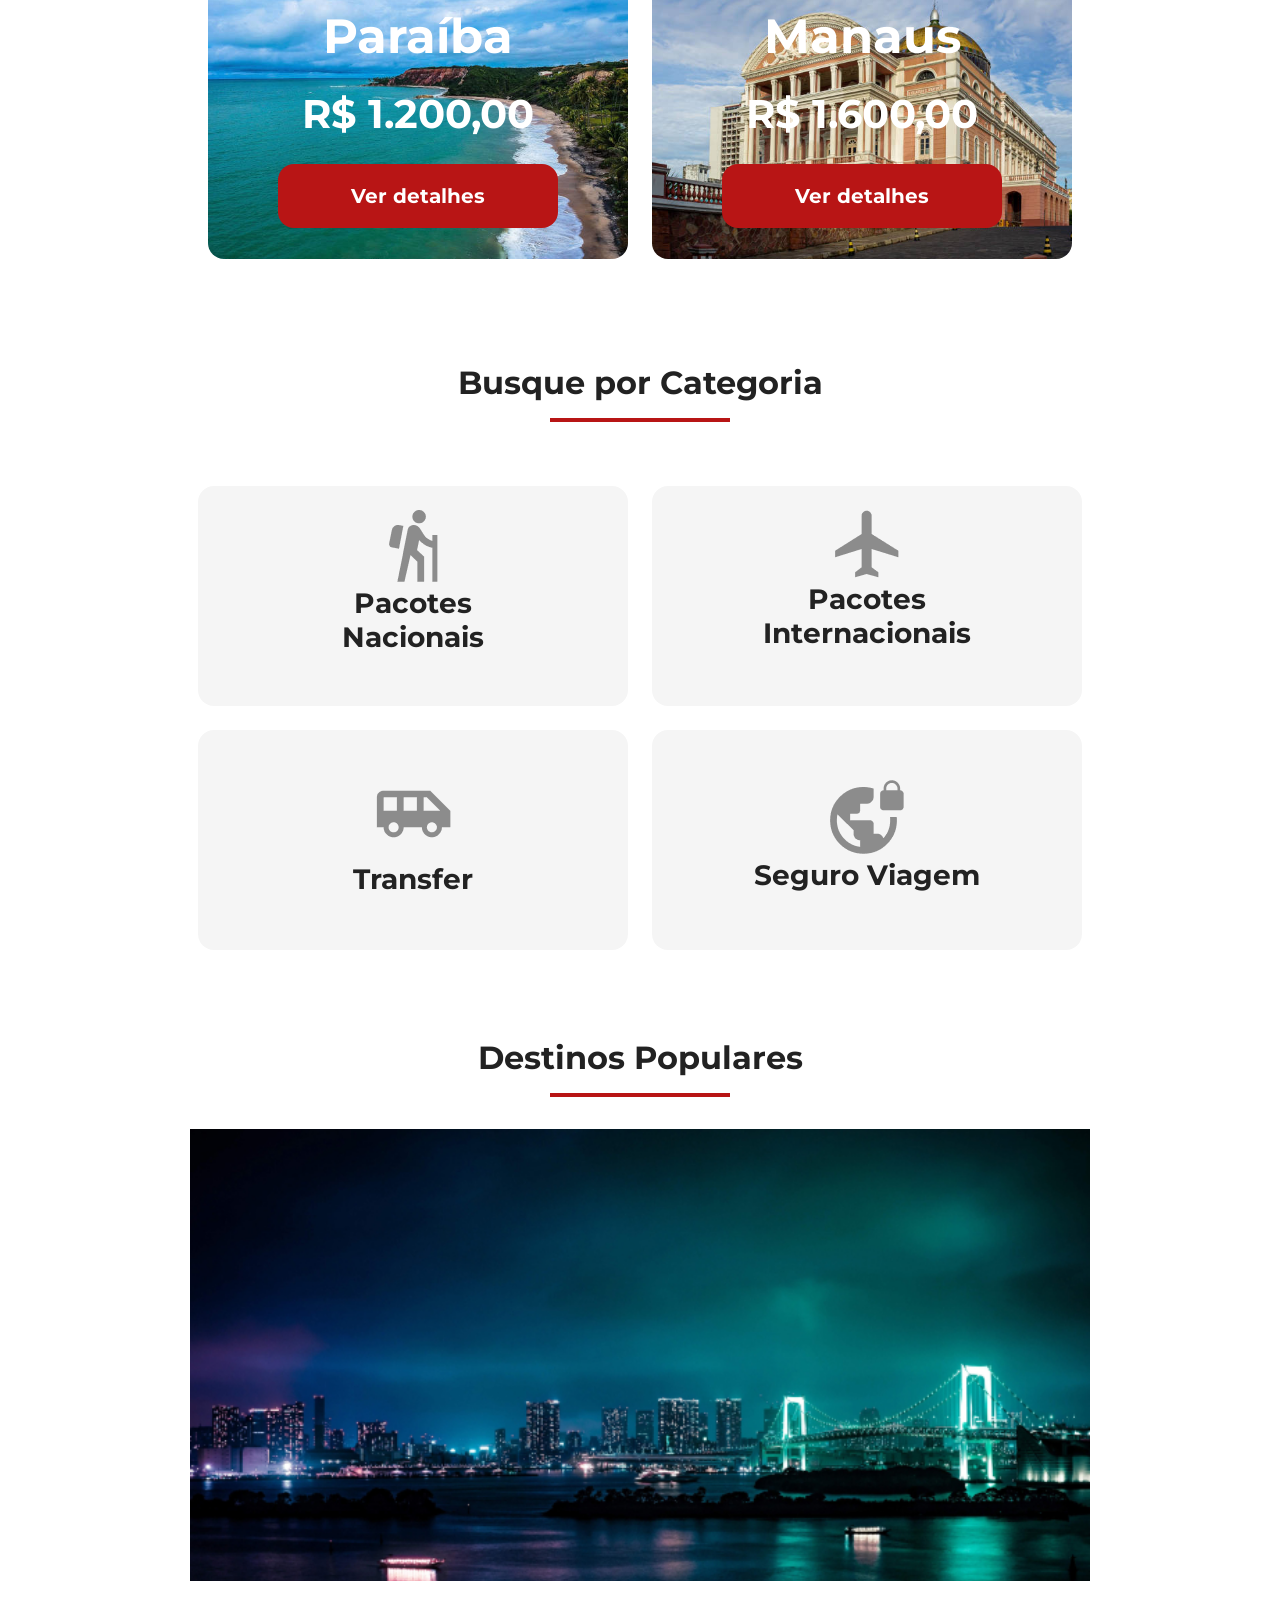
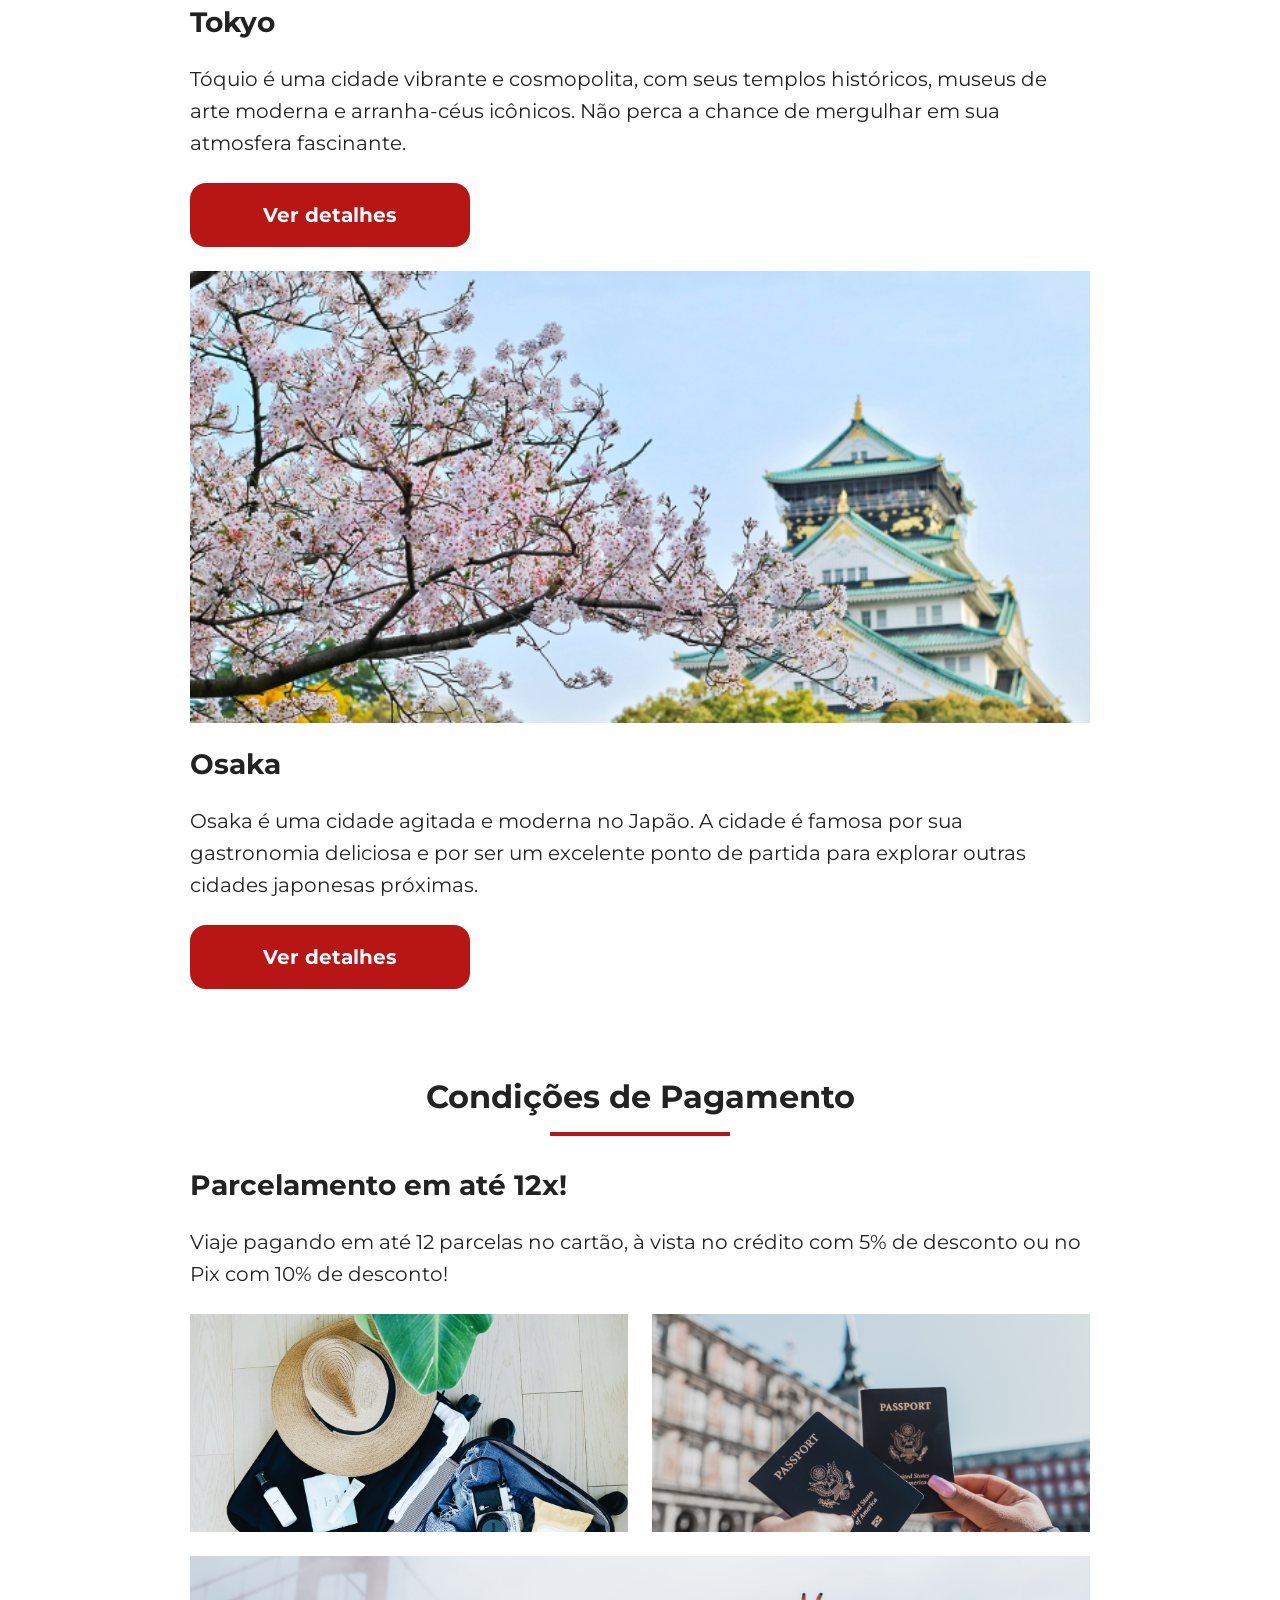
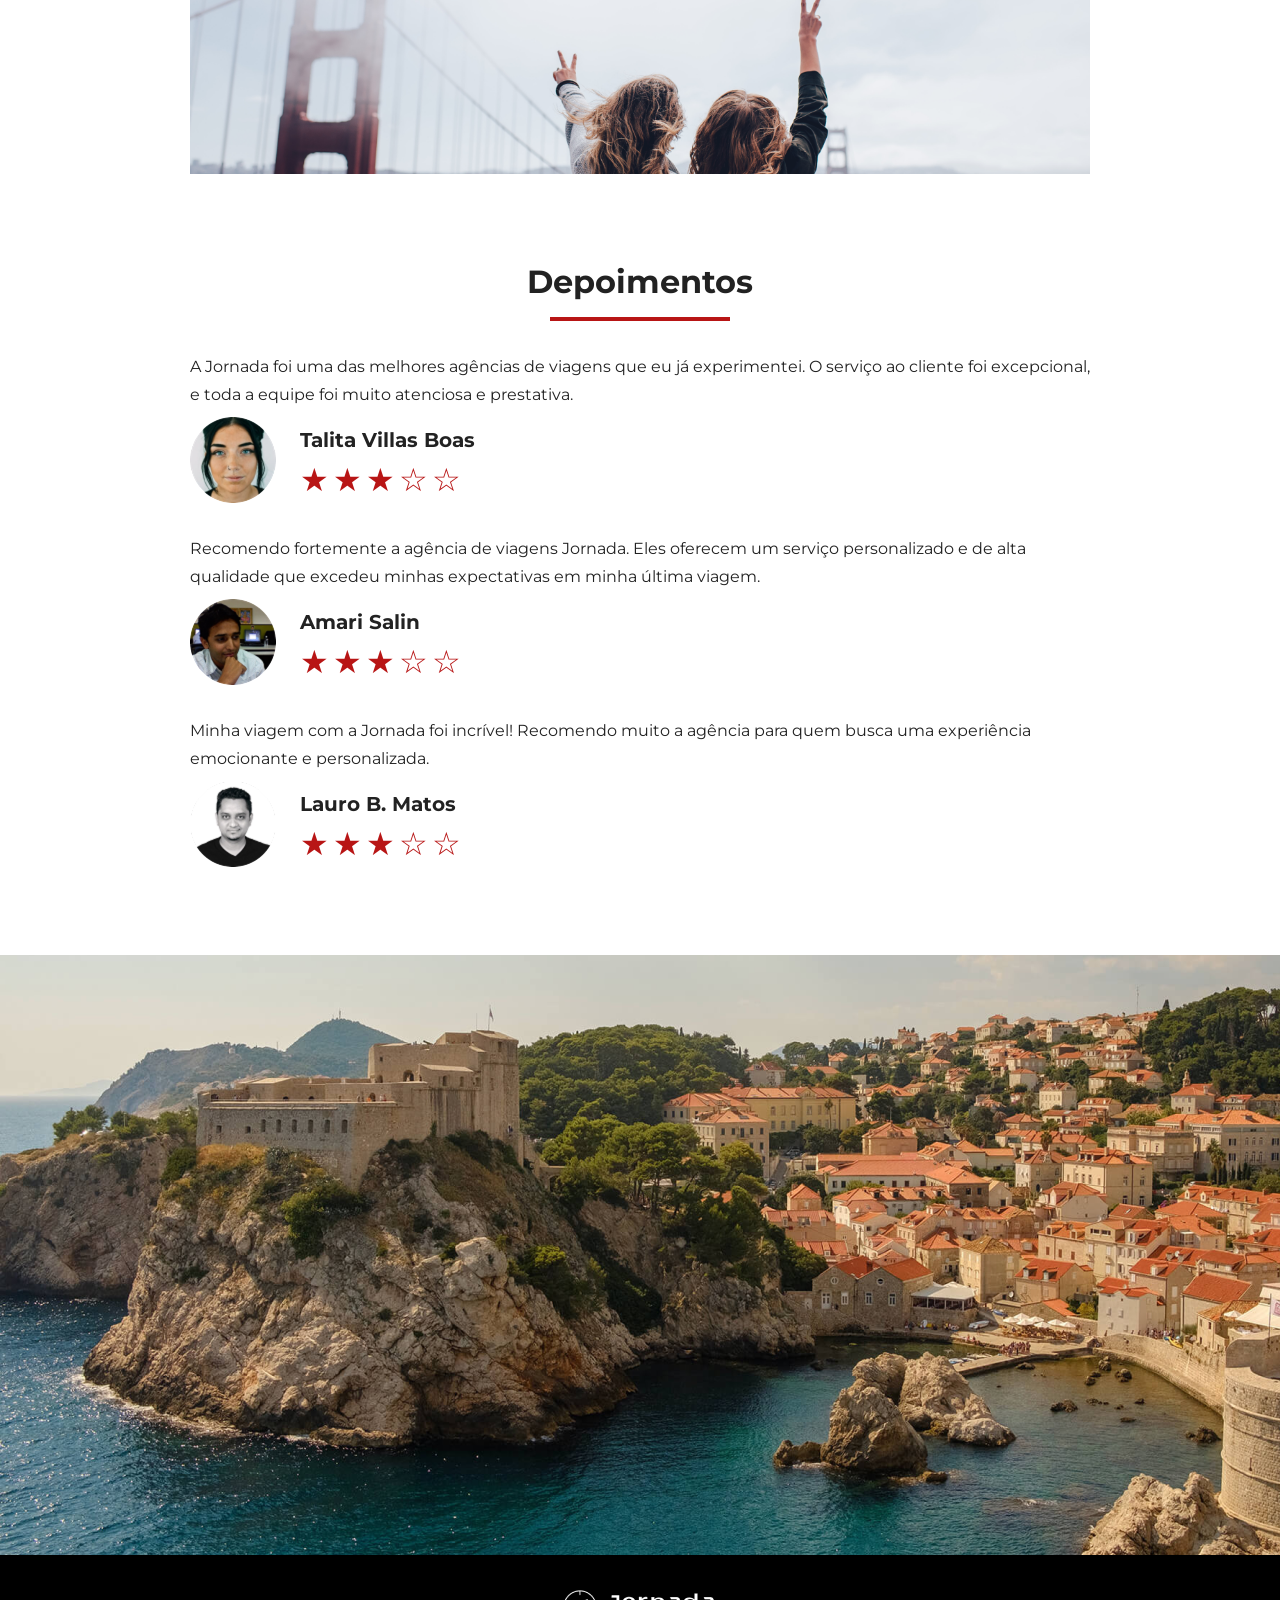
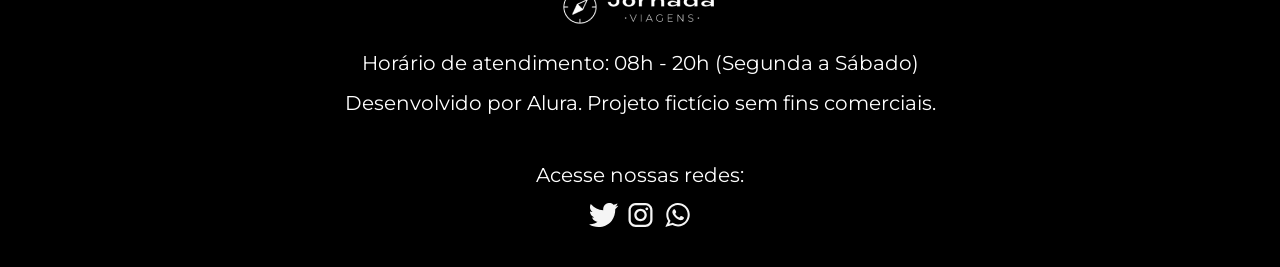
==== commit 2bfe9887: "Correção OGs" ====
--- a/index.html
+++ b/index.html
@@ -15,13 +15,10 @@
     />
     <meta
       name="og:image"
-      content="https://danicastilho.github.io/jornada-viagens/img/logo-footer.png"
+      content="https://lukasmm.github.io/jornada-viagens/img/logo-footer.png"
     />
     <meta name="og:type" content="website" />
-    <meta
-      name="og:url"
-      content="https://danicastilho.github.io/jornada-viagens"
-    />
+    <meta name="og:url" content="https://lukasmm.github.io/jornada-viagens" />
 
     <link rel="icon" href="favico.svg" type="xml/svg" />
     <link rel="stylesheet" href="./css/style.css" />
--- a/css/style.css
+++ b/css/style.css
@@ -4,3 +4,6 @@
 @import url(offers.css);
 @import url(categories.css);
 @import url(destinations.css);
+@import url(payments.css);
+@import url(testimonial.css);
+@import url(footer.css);
